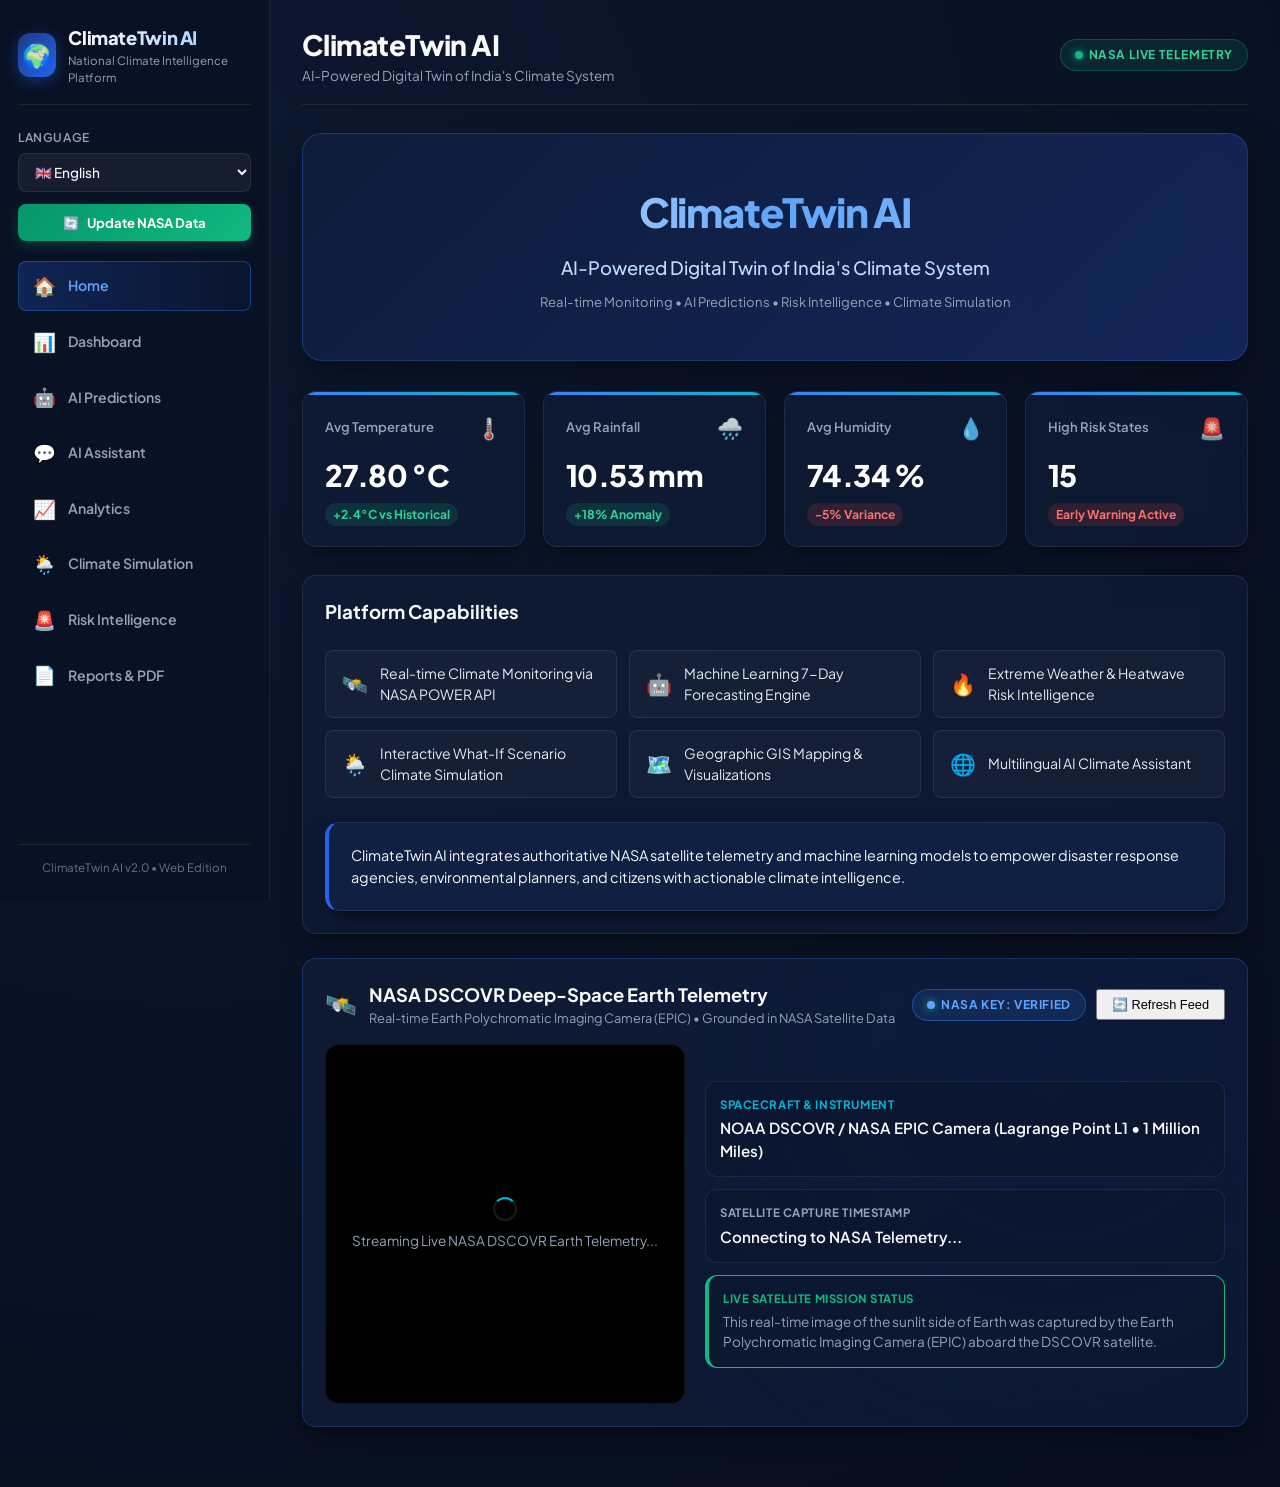
==== index.html @ dce9349f "feat: integrate official NASA API key, live DSCOVR satellite telemetry feed, and sync 36 states" ====
<!DOCTYPE html>
<html lang="en">
<head>
  <meta charset="UTF-8" />
  <meta name="viewport" content="width=device-width, initial-scale=1.0" />
  <title>ClimateTwin AI - National Climate Intelligence Platform</title>

  <!-- Favicon -->
  <link rel="icon" type="image/png" href="./assets/logo.png" />
  <link rel="alternate icon" href="data:image/svg+xml,<svg xmlns=%22http://www.w3.org/2000/svg%22 viewBox=%220 0 100 100%22><text y=%22.9em%22 font-size=%2290%22>🌍</text></svg>" />

  <!-- Google Fonts: Plus Jakarta Sans -->
  <link rel="preconnect" href="https://fonts.googleapis.com">
  <link rel="preconnect" href="https://fonts.gstatic.com" crossorigin>
  <link href="https://fonts.googleapis.com/css2?family=Plus+Jakarta+Sans:wght@400;500;600;700;800&display=swap" rel="stylesheet">

  <!-- Leaflet.js CSS for GIS Geospatial Map -->
  <link rel="stylesheet" href="https://unpkg.com/leaflet@1.9.4/dist/leaflet.css" />

  <!-- App Custom Stylesheet -->
  <link rel="stylesheet" href="./css/style.css?v=2.4" />
</head>
<body>

  <div class="app-container">

    <!-- ==================== SIDEBAR ==================== -->
    <aside class="sidebar" id="appSidebar">
      <div class="brand-section">
        <div class="brand-logo">🌍</div>
        <div class="brand-text">
          <h2 data-i18n="app_title">ClimateTwin AI</h2>
          <p data-i18n="badge_platform">National Climate Intelligence</p>
        </div>
        <button id="btnSidebarClose" class="sidebar-close-btn" aria-label="Close menu">&times;</button>
      </div>

      <!-- Controls: Language & NASA Sync -->
      <div class="sidebar-controls">
        <div class="select-wrapper">
          <label data-i18n="select_language">Language</label>
          <select id="languageSelect" class="custom-select">
            <option value="en">🇬🇧 English</option>
            <option value="hi">🇮🇳 हिन्दी (Hindi)</option>
            <option value="mr">🇮🇳 मराठी (Marathi)</option>
            <option value="bn">🇮🇳 বাংলা (Bengali)</option>
            <option value="ta">🇮🇳 தமிழ் (Tamil)</option>
          </select>
        </div>

        <button id="btnNasaSync" class="btn-nasa-sync">
          <span>🔄</span> <span data-i18n="update_nasa_data">Update NASA Data</span>
        </button>
      </div>

      <!-- Nav Links -->
      <ul class="nav-menu">
        <li class="nav-item active" data-view="home">
          <span class="nav-icon">🏠</span>
          <span class="nav-text" data-i18n="nav_home">Home</span>
        </li>
        <li class="nav-item" data-view="dashboard">
          <span class="nav-icon">📊</span>
          <span class="nav-text" data-i18n="nav_dashboard">Dashboard</span>
        </li>
        <li class="nav-item" data-view="predictions">
          <span class="nav-icon">🤖</span>
          <span class="nav-text" data-i18n="nav_predictions">AI Predictions</span>
        </li>
        <li class="nav-item" data-view="assistant">
          <span class="nav-icon">💬</span>
          <span class="nav-text" data-i18n="nav_assistant">AI Assistant</span>
        </li>
        <li class="nav-item" data-view="analytics">
          <span class="nav-icon">📈</span>
          <span class="nav-text" data-i18n="nav_analytics">Analytics</span>
        </li>
        <li class="nav-item" data-view="simulation">
          <span class="nav-icon">🌦️</span>
          <span class="nav-text" data-i18n="nav_simulation">Climate Simulation</span>
        </li>
        <li class="nav-item" data-view="risk">
          <span class="nav-icon">🚨</span>
          <span class="nav-text" data-i18n="nav_risk">Risk Intelligence</span>
        </li>
        <li class="nav-item" data-view="reports">
          <span class="nav-icon">📄</span>
          <span class="nav-text" data-i18n="nav_reports">Reports & PDF</span>
        </li>
      </ul>

      <div class="sidebar-footer">
        <p>ClimateTwin AI v2.0 • Web Edition</p>
      </div>
    </aside>

    <!-- Sidebar Backdrop Overlay (Mobile) -->
    <div id="sidebarOverlay" class="sidebar-overlay"></div>

    <!-- ==================== MAIN CONTENT ==================== -->
    <main class="main-content">

      <!-- Mobile Topbar Header -->
      <header class="mobile-topbar">
        <button id="btnMobileMenuToggle" class="mobile-menu-btn" aria-label="Open Navigation Menu">
          <span class="hamburger-icon">☰</span>
        </button>
        <div class="mobile-topbar-brand">
          <span class="mobile-brand-icon">🌍</span>
          <span class="mobile-brand-title">ClimateTwin AI</span>
        </div>
        <div class="mobile-topbar-actions">
          <div class="badge-live-mini">
            <span class="pulse-dot"></span>
            <span>LIVE</span>
          </div>
        </div>
      </header>

      <!-- Top Header -->
      <header class="top-header">
        <div class="top-title">
          <h1 data-i18n="app_title">ClimateTwin AI</h1>
          <p data-i18n="app_subtitle">AI-Powered Digital Twin of India's Climate System</p>
        </div>
        <div class="top-actions">
          <div class="badge-live">
            <span class="pulse-dot"></span>
            <span>NASA LIVE TELEMETRY</span>
          </div>
        </div>
      </header>

      <!-- VIEW 1: HOME -->
      <section id="view-home" class="view-panel active-view">
        <div class="hero-banner">
          <h1 data-i18n="app_title">ClimateTwin AI</h1>
          <p class="hero-sub" data-i18n="app_subtitle">AI-Powered Digital Twin of India's Climate System</p>
          <p class="hero-tag" data-i18n="app_tagline">Real-time Monitoring • AI Predictions • Risk Intelligence • Climate Simulation</p>
        </div>

        <div class="metrics-grid">
          <div class="card-glass metric-card">
            <div class="metric-header">
              <span class="metric-label" data-i18n="avg_temperature">Avg Temperature</span>
              <span class="metric-icon">🌡️</span>
            </div>
            <div class="metric-value metric-val-temp">-- °C</div>
            <span class="metric-delta delta-pos">+2.4°C vs Historical</span>
          </div>

          <div class="card-glass metric-card">
            <div class="metric-header">
              <span class="metric-label" data-i18n="avg_rainfall">Avg Rainfall</span>
              <span class="metric-icon">🌧️</span>
            </div>
            <div class="metric-value metric-val-rain">-- mm</div>
            <span class="metric-delta delta-pos">+18% Anomaly</span>
          </div>

          <div class="card-glass metric-card">
            <div class="metric-header">
              <span class="metric-label" data-i18n="avg_humidity">Avg Humidity</span>
              <span class="metric-icon">💧</span>
            </div>
            <div class="metric-value metric-val-humidity">-- %</div>
            <span class="metric-delta delta-neg">-5% Variance</span>
          </div>

          <div class="card-glass metric-card">
            <div class="metric-header">
              <span class="metric-label" data-i18n="high_risk_states">High Risk States</span>
              <span class="metric-icon">🚨</span>
            </div>
            <div class="metric-value metric-val-risk">--</div>
            <span class="metric-delta delta-neg">Early Warning Active</span>
          </div>
        </div>

        <div class="card-glass">
          <h3 style="margin-bottom: 16px;" data-i18n="features_heading">Platform Capabilities</h3>
          <div class="features-grid">
            <div class="feature-box"><i>🛰️</i><span data-i18n="feat_1">Real-time Climate Monitoring via NASA POWER API</span></div>
            <div class="feature-box"><i>🤖</i><span data-i18n="feat_2">Machine Learning 7-Day Forecasting Engine</span></div>
            <div class="feature-box"><i>🔥</i><span data-i18n="feat_3">Extreme Weather & Heatwave Risk Intelligence</span></div>
            <div class="feature-box"><i>🌦️</i><span data-i18n="feat_4">Interactive What-If Scenario Climate Simulation</span></div>
            <div class="feature-box"><i>🗺️</i><span data-i18n="feat_5">Geographic GIS Mapping & Visualizations</span></div>
            <div class="feature-box"><i>🌐</i><span data-i18n="feat_6">Multilingual AI Climate Assistant</span></div>
          </div>
          <div class="card-glass" style="margin-top: 20px; background: rgba(37, 99, 235, 0.08); border-left: 4px solid var(--accent-primary);">
            <p style="font-size: 0.9rem;" data-i18n="info_box">ClimateTwin AI integrates authoritative NASA satellite telemetry and machine learning models to empower disaster response agencies, environmental planners, and citizens with actionable climate intelligence.</p>
          </div>
        </div>

        <!-- NASA LIVE SATELLITE TELEMETRY (AUTHENTICATED VIA USER NASA API KEY) -->
        <div class="card-glass nasa-satellite-card" id="nasaSatelliteCard" style="margin-top: 24px;">
          <div style="display: flex; align-items: center; justify-content: space-between; margin-bottom: 16px; flex-wrap: wrap; gap: 10px;">
            <div style="display: flex; align-items: center; gap: 12px;">
              <span style="font-size: 1.6rem;">🛰️</span>
              <div>
                <h3 style="font-size: 1.15rem; font-weight: 700;">NASA DSCOVR Deep-Space Earth Telemetry</h3>
                <p style="font-size: 0.8rem; color: var(--text-muted);">Real-time Earth Polychromatic Imaging Camera (EPIC) • Grounded in NASA Satellite Data</p>
              </div>
            </div>
            <div style="display: flex; align-items: center; gap: 10px;">
              <span class="badge-live" style="background: rgba(59, 130, 246, 0.15); border-color: rgba(59, 130, 246, 0.4); color: #60a5fa;">
                <span class="pulse-dot" style="background: #60a5fa;"></span>
                <span id="nasaKeyStatusBadge">NASA KEY: VERIFIED</span>
              </span>
              <button id="btnRefreshSatellite" class="btn-secondary-custom" style="padding: 6px 14px; font-size: 0.8rem; cursor: pointer;">
                🔄 Refresh Feed
              </button>
            </div>
          </div>

          <div class="nasa-satellite-grid">
            <div style="position: relative; border-radius: 14px; overflow: hidden; background: #000; border: 1px solid var(--border-glass); aspect-ratio: 1; display: flex; align-items: center; justify-content: center; min-height: 280px;">
              <img id="nasaEpicImg" src="" alt="NASA DSCOVR Earth Telemetry" style="width: 100%; height: 100%; object-fit: cover; display: none;" />
              <div id="nasaEpicLoading" style="text-align: center; color: var(--text-muted); font-size: 0.85rem; padding: 20px;">
                <div class="spinner-mini" style="margin: 0 auto 10px;"></div>
                Streaming Live NASA DSCOVR Earth Telemetry...
              </div>
            </div>
            <div style="display: flex; flex-direction: column; gap: 12px;">
              <div style="background: rgba(13, 23, 46, 0.6); padding: 14px; border-radius: 12px; border: 1px solid var(--border-glass);">
                <div style="font-size: 0.72rem; text-transform: uppercase; color: var(--accent-cyan); font-weight: 700; letter-spacing: 0.05em; margin-bottom: 4px;">Spacecraft & Instrument</div>
                <div style="font-weight: 600; font-size: 0.95rem;">NOAA DSCOVR / NASA EPIC Camera (Lagrange Point L1 • 1 Million Miles)</div>
              </div>
              <div style="background: rgba(13, 23, 46, 0.6); padding: 14px; border-radius: 12px; border: 1px solid var(--border-glass);">
                <div style="font-size: 0.72rem; text-transform: uppercase; color: var(--text-muted); font-weight: 700; letter-spacing: 0.05em; margin-bottom: 4px;">Satellite Capture Timestamp</div>
                <div id="nasaEpicDate" style="font-weight: 600; font-size: 0.95rem; color: #f8fafc;">Connecting to NASA Telemetry...</div>
              </div>
              <div style="background: rgba(13, 23, 46, 0.6); padding: 14px; border-radius: 12px; border: 1px solid var(--accent-green); border-left: 4px solid var(--accent-green);">
                <div style="font-size: 0.72rem; text-transform: uppercase; color: var(--accent-green); font-weight: 700; letter-spacing: 0.05em; margin-bottom: 4px;">Live Satellite Mission Status</div>
                <div id="nasaEpicCaption" style="font-size: 0.85rem; color: var(--text-muted); line-height: 1.5;">This real-time image of the sunlit side of Earth was captured by the Earth Polychromatic Imaging Camera (EPIC) aboard the DSCOVR satellite.</div>
              </div>
            </div>
          </div>
        </div>
      </section>

      <!-- VIEW 2: DASHBOARD -->
      <section id="view-dashboard" class="view-panel">
        <div class="card-glass" style="margin-bottom: 24px; display: flex; align-items: center; justify-content: space-between;">
          <div>
            <h2 data-i18n="nav_dashboard">Climate Intelligence Dashboard</h2>
            <p style="font-size: 0.85rem; color: var(--text-muted);" data-i18n="app_subtitle">AI-powered real-time climate monitoring system for India</p>
          </div>
          <div style="min-width: 260px;">
            <select id="dashboardStateSelect" class="custom-select">
              <option value="all">All States (National View)</option>
            </select>
          </div>
        </div>

        <div class="metrics-grid">
          <div class="card-glass metric-card">
            <div class="metric-header"><span class="metric-label" data-i18n="avg_temperature">Avg Temperature</span><span>🌡️</span></div>
            <div class="metric-value metric-val-temp">-- °C</div>
          </div>
          <div class="card-glass metric-card">
            <div class="metric-header"><span class="metric-label" data-i18n="avg_rainfall">Avg Rainfall</span><span>🌧️</span></div>
            <div class="metric-value metric-val-rain">-- mm</div>
          </div>
          <div class="card-glass metric-card">
            <div class="metric-header"><span class="metric-label" data-i18n="avg_humidity">Avg Humidity</span><span>💧</span></div>
            <div class="metric-value metric-val-humidity">-- %</div>
          </div>
          <div class="card-glass metric-card">
            <div class="metric-header"><span class="metric-label" data-i18n="high_risk_states">High Risk States</span><span>🚨</span></div>
            <div class="metric-value metric-val-risk">--</div>
          </div>
        </div>

        <!-- 2-Col Layout: Map + AI Alerts -->
        <div class="dashboard-grid-2col">
          <div class="card-glass">
            <h3 style="margin-bottom: 14px;" data-i18n="climate_risk_map">India Climate Risk Map</h3>
            <div id="mapContainer"></div>
          </div>

          <div class="card-glass">
            <h3 style="margin-bottom: 16px;" data-i18n="ai_alerts_title">AI Climate Alerts</h3>
            <div class="alerts-container">
              <div id="alertHeatwave" class="alert-item alert-heat">🔥 Heatwave Alert: Punjab (34.59°C)</div>
              <div id="alertRain" class="alert-item alert-rain">🌧️ Heavy Rainfall Alert: Chhattisgarh (31.55 mm)</div>
              <div id="alertAqi" class="alert-item alert-aqi">🌫️ Poor Air Quality Alert: Jharkhand (AQI 177)</div>
            </div>
          </div>
        </div>

        <!-- Charts Row -->
        <div class="charts-row">
          <div class="card-glass chart-box">
            <h3 data-i18n="top_hottest_states">Top Hottest States</h3>
            <div style="flex-grow: 1; position: relative;"><canvas id="hottestChart"></canvas></div>
          </div>
          <div class="card-glass chart-box">
            <h3 data-i18n="top_rainfall_states">Top Rainfall States</h3>
            <div style="flex-grow: 1; position: relative;"><canvas id="rainfallChart"></canvas></div>
          </div>
        </div>

        <div class="card-glass chart-box" style="margin-bottom: 28px;">
          <h3 data-i18n="humidity_analysis">Humidity Analysis</h3>
          <div style="flex-grow: 1; position: relative; height: 260px;"><canvas id="humidityChart"></canvas></div>
        </div>

        <!-- AI Assistant Box -->
        <div class="card-glass assistant-box">
          <h3 data-i18n="assistant_title">AI Climate Assistant</h3>
          <p style="font-size: 0.85rem; color: var(--text-muted);" data-i18n="assistant_subtitle">Natural language query interface for Indian climate indicators.</p>
          <div class="chat-input-bar">
            <input id="assistantInput" type="text" class="chat-input" placeholder="Ask anything about temperature, rain, AQI, or high-risk states..." data-i18n-placeholder="assistant_placeholder" />
            <button id="btnAskAssistant" class="btn-primary" data-i18n="ask_button">Ask Assistant</button>
          </div>
          <div id="assistantResponse" class="chat-response-card"></div>
        </div>
      </section>

      <!-- VIEW 3: AI PREDICTIONS -->
      <section id="view-predictions" class="view-panel">
        <div class="card-glass" style="margin-bottom: 24px; display: flex; align-items: center; justify-content: space-between;">
          <div>
            <h2 data-i18n="predictions_title">AI Climate Predictions</h2>
            <p style="font-size: 0.85rem; color: var(--text-muted);" data-i18n="predictions_subtitle">RandomForest 7-day temperature forecast model.</p>
          </div>
          <div style="min-width: 240px;">
            <select id="predictionStateSelect" class="custom-select"></select>
          </div>
        </div>

        <div class="metrics-grid">
          <div class="card-glass metric-card">
            <div class="metric-header"><span class="metric-label" data-i18n="current_temp">Current Temp</span><span>🌡️</span></div>
            <div id="predCurTemp" class="metric-value">-- °C</div>
          </div>
          <div class="card-glass metric-card">
            <div class="metric-header"><span class="metric-label" data-i18n="predicted_avg">Predicted Avg (7D)</span><span>🤖</span></div>
            <div id="predAvgTemp" class="metric-value">-- °C</div>
          </div>
          <div class="card-glass metric-card">
            <div class="metric-header"><span class="metric-label" data-i18n="temp_change">Temp Change</span><span>📈</span></div>
            <div id="predDeltaTemp" class="metric-value">-- °C</div>
          </div>
          <div class="card-glass metric-card">
            <div class="metric-header"><span class="metric-label" data-i18n="risk">Risk Classification</span><span>⚠️</span></div>
            <div style="margin-top: 10px;"><span id="predRiskBadge" class="badge-pill badge-medium">MODERATE RISK</span></div>
          </div>
        </div>

        <div class="card-glass chart-box">
          <h3 data-i18n="forecast_chart_title">7-Day Temperature Forecast</h3>
          <div style="height: 380px; position: relative;"><canvas id="forecastChart"></canvas></div>
        </div>
      </section>

      <!-- VIEW 3.5: AI ASSISTANT -->
      <section id="view-assistant" class="view-panel">
        <div class="card-glass assistant-header-card" style="margin-bottom: 20px;">
          <div>
            <h2 data-i18n="assistant_page_title">AI Climate Assistant</h2>
            <p style="font-size: 0.85rem; color: var(--text-muted);" data-i18n="assistant_page_subtitle">Interactive Natural Language Copilot for Indian Climate Telemetry & Disaster Advisory</p>
          </div>
          <div>
            <span class="assistant-status-pill" data-i18n="assistant_badge_online">🟢 Telemetry Copilot Online • Grounded in NASA Satellite Data</span>
          </div>
        </div>

        <!-- Quick Prompts Section -->
        <div class="card-glass" style="margin-bottom: 20px;">
          <div class="prompt-chips-title" data-i18n="assistant_prompt_chips_title">Suggested Inquiries & Quick Prompts:</div>
          <div class="prompt-chips-list">
            <button class="prompt-chip" data-prompt="hottest" data-i18n="chip_hottest">🔥 Hottest State?</button>
            <button class="prompt-chip" data-prompt="rainfall" data-i18n="chip_rainfall">🌧️ Highest Rainfall?</button>
            <button class="prompt-chip" data-prompt="aqi" data-i18n="chip_worst_aqi">🌫️ Worst Air Quality?</button>
            <button class="prompt-chip" data-prompt="risk" data-i18n="chip_high_risk">🚨 High Risk States</button>
            <button class="prompt-chip" data-prompt="precautions" data-i18n="chip_precautions">🛡️ Safety Advisory & Tips</button>
            <button class="prompt-chip" data-prompt="summary" data-i18n="chip_summary">📊 National Climate Summary</button>
          </div>

          <!-- State Weather Quick Select -->
          <div style="margin-top: 16px; display: flex; align-items: center; gap: 12px; flex-wrap: wrap;">
            <span style="font-size: 0.85rem; color: var(--text-muted); font-weight: 600;">📍 Inquire by State:</span>
            <select id="assistantStateSelect" class="custom-select" style="max-width: 260px; padding: 7px 12px; font-size: 0.85rem;">
              <option value="">-- Choose Indian State / UT --</option>
            </select>
          </div>
        </div>

        <!-- Conversational Chat Area -->
        <div class="card-glass" style="margin-bottom: 20px; padding: 18px;">
          <div id="assistantChatHistory" class="chat-container">
            <!-- Initial Welcome Message from Bot -->
            <div class="chat-message bot">
              <div class="chat-avatar bot">🤖</div>
              <div class="chat-bubble bot">
                <p><strong data-i18n="chat_welcome_title">Welcome to ClimateTwin AI Copilot!</strong></p>
                <p data-i18n="chat_welcome_text">Ask me anything about Indian states, temperatures, monsoon rainfall, AQI pollution levels, heatwave risks, or disaster safety precautions.</p>
                <div style="margin-top: 8px; font-size: 0.8rem; color: var(--accent-cyan);">
                  ⚡ <em>Supports English, हिन्दी (Hindi), मराठी (Marathi), বাংলা (Bengali), and தமிழ் (Tamil).</em>
                </div>
              </div>
            </div>
          </div>

          <!-- Chat Input Bar -->
          <div class="chat-input-container" style="margin-top: 16px;">
            <input id="assistantChatInput" type="text" class="chat-input" placeholder="Type your query in English, Hindi, Hinglish, Marathi, Bengali, or Tamil..." data-i18n-placeholder="chat_input_placeholder" />
            <button id="btnSendChat" class="btn-primary" data-i18n="btn_send">Send Message</button>
            <button id="btnClearChat" class="btn-secondary" data-i18n="btn_clear_chat">Clear Chat</button>
          </div>
        </div>
      </section>

      <!-- VIEW 4: ANALYTICS -->
      <section id="view-analytics" class="view-panel">
        <div class="card-glass" style="margin-bottom: 20px;">
          <h2 data-i18n="analytics_page_title">Comprehensive Climate Analytics</h2>
          <p style="font-size: 0.85rem; color: var(--text-muted);" data-i18n="analytics_page_subtitle">Statistical distributions, state rankings, and composite vulnerability metrics across India.</p>
        </div>

        <!-- 4 KPI Summary Cards -->
        <div class="analytics-kpi-grid">
          <div class="card-glass metric-card">
            <div class="metric-header"><span class="metric-label">Thermal Disparity</span><span>🌡️</span></div>
            <div id="kpiThermalRange" class="metric-value">20.7 °C</div>
            <div style="font-size: 0.75rem; color: var(--text-dim); margin-top: 4px;">Spread: 13.9°C (Sikkim) to 34.6°C (Punjab)</div>
          </div>
          <div class="card-glass metric-card">
            <div class="metric-header"><span class="metric-label">Aggregated Rain</span><span>🌧️</span></div>
            <div id="kpiAggRain" class="metric-value">304.5 mm</div>
            <div style="font-size: 0.75rem; color: var(--text-dim); margin-top: 4px;">Recorded across 28 active telemetry stations</div>
          </div>
          <div class="card-glass metric-card">
            <div class="metric-header"><span class="metric-label">Moisture Saturation</span><span>💧</span></div>
            <div id="kpiAvgHumidity" class="metric-value">74.2 %</div>
            <div style="font-size: 0.75rem; color: var(--text-dim); margin-top: 4px;">National relative humidity mean</div>
          </div>
          <div class="card-glass metric-card">
            <div class="metric-header"><span class="metric-label">High-Risk Ratio</span><span>🚨</span></div>
            <div id="kpiRiskRatio" class="metric-value">42.8 %</div>
            <div style="font-size: 0.75rem; color: var(--accent-red); margin-top: 4px; font-weight: 600;">12 States exceeding critical thresholds</div>
          </div>
        </div>

        <!-- Charts Grid 1: Rainfall & Risk -->
        <div class="charts-row" style="margin-bottom: 20px;">
          <div class="card-glass chart-box">
            <h3 data-i18n="top_rainfall_states">Top Rainfall States</h3>
            <div style="flex-grow: 1; position: relative;"><canvas id="analyticsRainfallChart"></canvas></div>
          </div>
          <div class="card-glass chart-box">
            <h3 data-i18n="risk_distribution">Climate Risk Distribution</h3>
            <div style="flex-grow: 1; position: relative;"><canvas id="riskPieChart"></canvas></div>
          </div>
        </div>

        <!-- Charts Grid 2: AQI Pollution Rankings -->
        <div class="card-glass chart-box" style="margin-bottom: 24px;">
          <h3 data-i18n="aqi_analysis">Air Quality Index (AQI) Pollution Rankings</h3>
          <div style="height: 280px; position: relative;"><canvas id="analyticsAqiChart"></canvas></div>
        </div>

        <!-- National State-by-State Climate Registry (Data Table) -->
        <div class="card-glass" style="margin-bottom: 24px;">
          <div class="analytics-table-header">
            <div>
              <h3 data-i18n="analytics_table_title">National State-by-State Climate Registry</h3>
              <p style="font-size: 0.8rem; color: var(--text-muted);">Real-time meteorological telemetry records with interactive filter.</p>
            </div>
            <div class="table-filter-group">
              <input id="analyticsSearchInput" type="text" class="table-search-input" placeholder="Search Indian state by name..." data-i18n-placeholder="search_state_placeholder" />
              <select id="analyticsRiskFilter" class="table-risk-select">
                <option value="all" data-i18n="filter_all">All States</option>
                <option value="High" data-i18n="filter_high">High Risk Only</option>
                <option value="Medium" data-i18n="filter_medium">Moderate Risk Only</option>
                <option value="Low" data-i18n="filter_low">Low Risk Only</option>
              </select>
              <a href="/api/export-csv" download="climate_data.csv" class="btn-primary" style="text-decoration: none; display: inline-flex; align-items: center; gap: 6px; padding: 9px 16px;">
                📥 <span data-i18n="export_csv">Download CSV</span>
              </a>
            </div>
          </div>

          <div class="table-responsive" style="max-height: 420px; overflow-y: auto;">
            <table class="data-table">
              <thead>
                <tr>
                  <th data-i18n="th_state">State / UT</th>
                  <th data-i18n="th_temp">Temperature (°C)</th>
                  <th data-i18n="th_rain">Rainfall (mm)</th>
                  <th data-i18n="th_hum">Humidity (%)</th>
                  <th data-i18n="th_aqi">Air Quality (AQI)</th>
                  <th data-i18n="th_risk">Risk Tier</th>
                </tr>
              </thead>
              <tbody id="analyticsTableBody">
                <!-- Dynamically populated rows -->
              </tbody>
            </table>
          </div>
        </div>
      </section>

      <!-- VIEW 5: SIMULATION -->
      <section id="view-simulation" class="view-panel">
        <div class="card-glass" style="margin-bottom: 24px;">
          <h2 data-i18n="simulation_title">Climate Simulation Engine</h2>
          <p style="font-size: 0.85rem; color: var(--text-muted);" data-i18n="simulation_subtitle">Simulate future climate scenarios using AI-driven indicator inputs.</p>
        </div>

        <div class="card-glass">
          <h3 style="margin-bottom: 20px;" data-i18n="adjust_params">Adjust Climate Parameters</h3>

          <div class="slider-group">
            <div class="slider-header">
              <span data-i18n="param_rainfall">Rainfall (mm)</span>
              <span id="valRain" style="color: var(--accent-cyan); font-weight: 700;">20 mm</span>
            </div>
            <input id="sliderRain" type="range" min="0" max="120" value="20" class="range-slider" />
          </div>

          <div class="slider-group">
            <div class="slider-header">
              <span data-i18n="param_humidity">Humidity (%)</span>
              <span id="valHum" style="color: var(--accent-cyan); font-weight: 700;">60 %</span>
            </div>
            <input id="sliderHum" type="range" min="15" max="100" value="60" class="range-slider" />
          </div>

          <div class="slider-group">
            <div class="slider-header">
              <span data-i18n="param_aqi">Air Quality Index (AQI)</span>
              <span id="valAqi" style="color: var(--accent-cyan); font-weight: 700;">100</span>
            </div>
            <input id="sliderAqi" type="range" min="30" max="350" value="100" class="range-slider" />
          </div>

          <button id="btnRunSimulation" class="btn-primary" style="margin-top: 14px;" data-i18n="run_simulation_btn">🚀 Run Simulation</button>

          <div style="margin-top: 24px; padding-top: 18px; border-top: 1px solid var(--border-glass);">
            <div class="card-glass metric-card" style="display: inline-block; min-width: 260px;">
              <span class="metric-label" data-i18n="predicted_temp_result">Predicted Temperature</span>
              <div id="simResultTemp" class="metric-value">-- °C</div>
            </div>
            <div id="simAlerts" style="margin-top: 16px;"></div>
          </div>
        </div>
      </section>

      <!-- VIEW 6: RISK INTELLIGENCE -->
      <section id="view-risk" class="view-panel">
        <div class="card-glass" style="margin-bottom: 24px;">
          <h2 data-i18n="risk_intel_title">Risk Intelligence Center</h2>
          <p style="font-size: 0.85rem; color: var(--text-muted);" data-i18n="risk_intel_subtitle">Comprehensive early warning system for climate anomalies.</p>
        </div>

        <div class="card-glass">
          <h3 style="margin-bottom: 16px;" data-i18n="high_risk_states_table">High Risk States Overview</h3>
          <div class="table-responsive">
            <table class="data-table">
              <thead>
                <tr>
                  <th>State</th>
                  <th>Temperature</th>
                  <th>Rainfall</th>
                  <th>Humidity</th>
                  <th>AQI</th>
                  <th>Status</th>
                </tr>
              </thead>
              <tbody id="highRiskTableBody"></tbody>
            </table>
          </div>

          <div style="margin-top: 20px; display: flex; gap: 14px;">
            <a href="/api/export-csv?high_risk_only=true" download="high_risk_states.csv" class="btn-primary" style="text-decoration: none;">
              📥 <span data-i18n="download_high_risk_csv">Download High Risk States CSV</span>
            </a>
          </div>
        </div>
      </section>

      <!-- VIEW 7: REPORTS -->
      <section id="view-reports" class="view-panel">
        <div class="card-glass" style="margin-bottom: 24px; display: flex; align-items: center; justify-content: space-between;">
          <div>
            <h2 data-i18n="reports_title">Climate Intelligence Reports</h2>
            <p style="font-size: 0.85rem; color: var(--text-muted);" data-i18n="reports_subtitle">Generate and export verifiable PDF & CSV analytical dossiers.</p>
          </div>
          <div>
            <a href="/api/export-pdf" download="ClimateTwin_AI_Report.pdf" class="btn-primary" style="text-decoration: none; padding: 12px 24px;">
              📄 <span data-i18n="generate_pdf_btn">Generate PDF Report</span>
            </a>
          </div>
        </div>

        <div class="card-glass">
          <h3 style="margin-bottom: 16px;" data-i18n="dataset_table_title">National Climate Dataset</h3>
          <div class="table-responsive">
            <table class="data-table">
              <thead>
                <tr>
                  <th>State</th>
                  <th>Temperature (°C)</th>
                  <th>Rainfall (mm)</th>
                  <th>Humidity (%)</th>
                  <th>AQI</th>
                  <th>Risk</th>
                </tr>
              </thead>
              <tbody id="fullDatasetTableBody"></tbody>
            </table>
          </div>
        </div>
      </section>

    </main>
  </div>

  <!-- RISK DIAGNOSIS DETAILS MODAL -->
  <div id="riskModal" class="modal-backdrop" style="display: none;">
    <div class="modal-content card-glass">
      <div class="modal-header">
        <div style="display: flex; align-items: center; gap: 12px;">
          <span style="font-size: 1.8rem;">📍</span>
          <div>
            <h3 id="riskModalState" style="margin: 0; font-size: 1.3rem;">State Name</h3>
            <div style="margin-top: 4px;">
              <span id="riskModalTierBadge" class="badge-pill badge-high">HIGH RISK</span>
            </div>
          </div>
        </div>
        <button id="btnRiskModalClose" class="modal-close-btn">&times;</button>
      </div>

      <div class="modal-body">
        <!-- Primary Hazard Banner -->
        <div id="riskModalBanner" class="risk-diagnosis-banner">
          <div style="font-size: 1.6rem;" id="riskModalDriverIcon">🚨</div>
          <div>
            <div style="font-size: 0.72rem; text-transform: uppercase; letter-spacing: 0.05em; color: var(--text-muted);">Primary Hazard Trigger (मुख्य खतरा)</div>
            <div id="riskModalDriverText" style="font-weight: 700; font-size: 1rem; color: #fff;">Severe Air Quality & Pollution</div>
          </div>
        </div>

        <!-- 4-Parameter Telemetry Grid -->
        <div class="risk-metrics-grid">
          <div class="card-glass metric-card risk-metric-box">
            <span class="metric-label">🌡️ Temperature</span>
            <div id="riskModalTemp" class="metric-value" style="font-size: 1.2rem;">32.0 °C</div>
            <span id="riskModalTempStatus" class="risk-param-status">Safe Baseline</span>
          </div>
          <div class="card-glass metric-card risk-metric-box">
            <span class="metric-label">🌧️ Rainfall</span>
            <div id="riskModalRain" class="metric-value" style="font-size: 1.2rem;">12.5 mm</div>
            <span id="riskModalRainStatus" class="risk-param-status">Safe Baseline</span>
          </div>
          <div class="card-glass metric-card risk-metric-box">
            <span class="metric-label">💧 Humidity</span>
            <div id="riskModalHum" class="metric-value" style="font-size: 1.2rem;">65.0 %</div>
            <span id="riskModalHumStatus" class="risk-param-status">Moisture Saturation</span>
          </div>
          <div class="card-glass metric-card risk-metric-box">
            <span class="metric-label">🌫️ Air Quality (AQI)</span>
            <div id="riskModalAqi" class="metric-value" style="font-size: 1.2rem;">165</div>
            <span id="riskModalAqiStatus" class="risk-param-status risk-alert-text">Hazardous</span>
          </div>
        </div>

        <!-- Detailed Hazard Breakdown -->
        <div style="margin-top: 16px;">
          <h4 style="font-size: 0.9rem; color: var(--accent-cyan); margin-bottom: 8px;">📋 Why is this Risk flagged? (जोखिम का मुख्य कारण):</h4>
          <p id="riskModalExplanation" style="font-size: 0.85rem; line-height: 1.5; color: #cbd5e1; background: rgba(15,23,42,0.6); padding: 12px; border-radius: var(--radius-sm); border: 1px solid var(--border-glass);"></p>
        </div>

        <!-- NDMA & Health Precaution Advisory -->
        <div style="margin-top: 14px;">
          <h4 style="font-size: 0.9rem; color: #f59e0b; margin-bottom: 8px;">🛡️ NDMA & Public Health Advisory (सुरक्षा निर्देश):</h4>
          <div id="riskModalAdvisory" style="font-size: 0.85rem; line-height: 1.5; color: #e2e8f0; background: rgba(245, 158, 11, 0.08); padding: 12px; border-radius: var(--radius-sm); border: 1px solid rgba(245, 158, 11, 0.25);"></div>
        </div>
      </div>

      <div class="modal-footer" style="margin-top: 20px; display: flex; justify-content: space-between; align-items: center; border-top: 1px solid var(--border-glass); padding-top: 16px;">
        <button id="btnAskAiAboutState" class="btn-primary" style="font-size: 0.85rem; padding: 9px 16px;">
          💬 Ask AI Copilot about this State
        </button>
        <button id="btnRiskModalCloseFooter" class="btn-primary" style="background: rgba(255,255,255,0.08); color: #fff; font-size: 0.85rem; padding: 9px 16px;">
          Close
        </button>
      </div>
    </div>
  </div>

  <!-- Mobile Bottom Navigation (Quick Touch Access) -->
  <nav class="mobile-bottom-nav">
    <button class="mobile-nav-btn active" data-view="home" aria-label="Home">
      <span class="mobile-nav-icon">🏠</span>
      <span class="mobile-nav-label" data-i18n="nav_home">Home</span>
    </button>
    <button class="mobile-nav-btn" data-view="dashboard" aria-label="Dashboard">
      <span class="mobile-nav-icon">📊</span>
      <span class="mobile-nav-label" data-i18n="nav_dashboard">Dashboard</span>
    </button>
    <button class="mobile-nav-btn" data-view="predictions" aria-label="AI Predictions">
      <span class="mobile-nav-icon">🤖</span>
      <span class="mobile-nav-label" data-i18n="nav_predictions">Predict</span>
    </button>
    <button class="mobile-nav-btn" data-view="assistant" aria-label="AI Assistant">
      <span class="mobile-nav-icon">💬</span>
      <span class="mobile-nav-label" data-i18n="nav_assistant">Assistant</span>
    </button>
    <button class="mobile-nav-btn" data-view="analytics" aria-label="Analytics">
      <span class="mobile-nav-icon">📈</span>
      <span class="mobile-nav-label" data-i18n="nav_analytics">Analytics</span>
    </button>
    <button class="mobile-nav-btn" data-view="risk" aria-label="Risk Intelligence">
      <span class="mobile-nav-icon">🚨</span>
      <span class="mobile-nav-label" data-i18n="nav_risk">Risk</span>
    </button>
  </nav>

  <!-- Leaflet.js for Geospatial Map -->
  <script src="https://unpkg.com/leaflet@1.9.4/dist/leaflet.js"></script>

  <!-- Chart.js for High-Performance Responsive Data Visualizations -->
  <script src="https://cdn.jsdelivr.net/npm/chart.js"></script>

  <!-- Application Modules -->
  <script src="./js/translations.js?v=2.4"></script>
  <script src="./js/charts.js?v=2.4"></script>
  <script src="./js/app.js?v=2.4"></script>

</body>
</html>
---- css/style.css ----
/* ==========================================================================
   ClimateTwin AI - Premium Glassmorphic Design System
   Vanilla CSS with CSS Variables, Flexbox, CSS Grid & Micro-Animations
   ========================================================================== */

:root {
  --bg-dark: #070d1e;
  --bg-navy: #0d172e;
  --bg-sidebar: #091124;
  --bg-card: rgba(16, 28, 54, 0.72);
  --bg-card-hover: rgba(24, 40, 76, 0.85);
  --border-glass: rgba(255, 255, 255, 0.08);
  --border-focus: #3b82f6;

  --accent-primary: #2563eb;
  --accent-primary-hover: #1d4ed8;
  --accent-cyan: #06b6d4;
  --accent-green: #10b981;
  --accent-amber: #f59e0b;
  --accent-red: #ef4444;

  --text-main: #f8fafc;
  --text-muted: #94a3b8;
  --text-dim: #64748b;

  --radius-sm: 8px;
  --radius-md: 14px;
  --radius-lg: 20px;
  --radius-full: 9999px;

  --shadow-card: 0 10px 25px -5px rgba(0, 0, 0, 0.4), 0 8px 10px -6px rgba(0, 0, 0, 0.3);
  --shadow-glow: 0 0 20px rgba(37, 99, 235, 0.35);

  --font-family: 'Plus Jakarta Sans', -apple-system, BlinkMacSystemFont, "Segoe UI", Roboto, sans-serif;
  --transition: all 0.25s cubic-bezier(0.16, 1, 0.3, 1);
}

/* RESET & BASE */
*, *::before, *::after {
  box-sizing: border-box;
  margin: 0;
  padding: 0;
}

body {
  font-family: var(--font-family);
  background: radial-gradient(circle at 15% 15%, #0d172e 0%, #070d1e 100%);
  color: var(--text-main);
  min-height: 100vh;
  line-height: 1.5;
  overflow-x: hidden;
  display: flex;
}

/* APP WRAPPER */
.app-container {
  display: flex;
  width: 100%;
  min-height: 100vh;
}

/* ==========================================================================
   SIDEBAR NAVIGATION
   ========================================================================== */
.sidebar {
  width: 270px;
  background: var(--bg-sidebar);
  border-right: 1px solid var(--border-glass);
  padding: 24px 18px;
  display: flex;
  flex-direction: column;
  position: fixed;
  top: 0;
  left: 0;
  bottom: 0;
  z-index: 100;
  backdrop-filter: blur(20px);
}

.brand-section {
  display: flex;
  align-items: center;
  gap: 12px;
  margin-bottom: 24px;
  padding-bottom: 18px;
  border-bottom: 1px solid var(--border-glass);
}

.brand-logo {
  width: 44px;
  height: 44px;
  border-radius: 12px;
  background: linear-gradient(135deg, #1e3a8a, #2563eb);
  display: flex;
  align-items: center;
  justify-content: center;
  font-size: 24px;
  box-shadow: 0 4px 14px rgba(37, 99, 235, 0.4);
}

.brand-text h2 {
  font-size: 1.15rem;
  font-weight: 800;
  letter-spacing: -0.02em;
  background: linear-gradient(90deg, #ffffff, #93c5fd);
  -webkit-background-clip: text;
  -webkit-text-fill-color: transparent;
}

.brand-text p {
  font-size: 0.72rem;
  color: var(--text-muted);
}

/* CONTROLS (LANGUAGE & NASA SYNC) */
.sidebar-controls {
  margin-bottom: 20px;
  display: flex;
  flex-direction: column;
  gap: 12px;
}

.select-wrapper label {
  font-size: 0.75rem;
  font-weight: 600;
  color: var(--text-muted);
  text-transform: uppercase;
  letter-spacing: 0.05em;
  display: block;
  margin-bottom: 6px;
}

.custom-select {
  width: 100%;
  background: rgba(255, 255, 255, 0.05);
  border: 1px solid var(--border-glass);
  color: var(--text-main);
  padding: 9px 12px;
  border-radius: var(--radius-sm);
  font-family: inherit;
  font-size: 0.85rem;
  font-weight: 500;
  outline: none;
  cursor: pointer;
  transition: var(--transition);
}

.custom-select:focus {
  border-color: var(--accent-primary);
  background: rgba(255, 255, 255, 0.08);
}

.custom-select option {
  background: #0f172a;
  color: #fff;
}

.btn-nasa-sync {
  width: 100%;
  background: linear-gradient(135deg, #059669 0%, #10b981 100%);
  color: white;
  border: none;
  padding: 10px 14px;
  border-radius: var(--radius-sm);
  font-family: inherit;
  font-size: 0.82rem;
  font-weight: 700;
  cursor: pointer;
  display: flex;
  align-items: center;
  justify-content: center;
  gap: 8px;
  transition: var(--transition);
  box-shadow: 0 4px 12px rgba(16, 185, 129, 0.25);
}

.btn-nasa-sync:hover {
  transform: translateY(-2px);
  box-shadow: 0 6px 18px rgba(16, 185, 129, 0.4);
}

/* NAV LINKS */
.nav-menu {
  list-style: none;
  display: flex;
  flex-direction: column;
  gap: 6px;
  flex-grow: 1;
  overflow-y: auto;
}

.nav-item {
  display: flex;
  align-items: center;
  gap: 12px;
  padding: 10px 14px;
  border-radius: var(--radius-sm);
  font-size: 0.88rem;
  font-weight: 600;
  color: var(--text-muted);
  cursor: pointer;
  transition: var(--transition);
  border: 1px solid transparent;
}

.nav-item:hover {
  background: rgba(255, 255, 255, 0.05);
  color: var(--text-main);
  transform: translateX(4px);
}

.nav-item.active {
  background: linear-gradient(90deg, rgba(37, 99, 235, 0.25) 0%, rgba(37, 99, 235, 0.05) 100%);
  border-color: rgba(59, 130, 246, 0.35);
  color: #60a5fa;
}

.nav-icon {
  font-size: 1.15rem;
}

.sidebar-footer {
  padding-top: 14px;
  border-top: 1px solid var(--border-glass);
  text-align: center;
  font-size: 0.72rem;
  color: var(--text-dim);
}

/* ==========================================================================
   MAIN CONTENT AREA
   ========================================================================== */
.main-content {
  margin-left: 270px;
  flex-grow: 1;
  padding: 24px 32px 60px 32px;
  min-height: 100vh;
}

/* TOP HEADER */
.top-header {
  display: flex;
  justify-content: space-between;
  align-items: center;
  margin-bottom: 28px;
  padding-bottom: 18px;
  border-bottom: 1px solid var(--border-glass);
}

.top-title h1 {
  font-size: 1.75rem;
  font-weight: 800;
  letter-spacing: -0.02em;
}

.top-title p {
  font-size: 0.85rem;
  color: var(--text-muted);
}

.top-actions {
  display: flex;
  align-items: center;
  gap: 14px;
}

.badge-live {
  display: inline-flex;
  align-items: center;
  gap: 6px;
  padding: 6px 14px;
  border-radius: var(--radius-full);
  background: rgba(16, 185, 129, 0.12);
  border: 1px solid rgba(16, 185, 129, 0.3);
  color: #34d399;
  font-size: 0.75rem;
  font-weight: 700;
  letter-spacing: 0.05em;
  text-transform: uppercase;
}

.pulse-dot {
  width: 8px;
  height: 8px;
  border-radius: 50%;
  background-color: #10b981;
  box-shadow: 0 0 8px #10b981;
  animation: pulse 2s infinite;
}

@keyframes pulse {
  0% { transform: scale(0.95); box-shadow: 0 0 0 0 rgba(16, 185, 129, 0.7); }
  70% { transform: scale(1); box-shadow: 0 0 0 8px rgba(16, 185, 129, 0); }
  100% { transform: scale(0.95); box-shadow: 0 0 0 0 rgba(16, 185, 129, 0); }
}

/* ==========================================================================
   CARDS & GRIDS
   ========================================================================== */
.card-glass {
  background: var(--bg-card);
  backdrop-filter: blur(16px);
  border: 1px solid var(--border-glass);
  border-radius: var(--radius-md);
  padding: 22px;
  box-shadow: var(--shadow-card);
  transition: var(--transition);
}

.card-glass:hover {
  background: var(--bg-card-hover);
  border-color: rgba(255, 255, 255, 0.12);
}

/* METRICS GRID */
.metrics-grid {
  display: grid;
  grid-template-columns: repeat(auto-fit, minmax(220px, 1fr));
  gap: 18px;
  margin-bottom: 28px;
}

.metric-card {
  padding: 20px 22px;
  border-radius: var(--radius-md);
  position: relative;
  overflow: hidden;
}

.metric-card::before {
  content: '';
  position: absolute;
  top: 0;
  left: 0;
  right: 0;
  height: 3px;
  background: linear-gradient(90deg, #3b82f6, #06b6d4);
}

.metric-header {
  display: flex;
  justify-content: space-between;
  align-items: center;
  margin-bottom: 10px;
}

.metric-label {
  font-size: 0.82rem;
  font-weight: 600;
  color: var(--text-muted);
}

.metric-icon {
  font-size: 1.3rem;
  opacity: 0.85;
}

.metric-value {
  font-size: 1.85rem;
  font-weight: 800;
  color: #fff;
  letter-spacing: -0.02em;
}

.metric-delta {
  font-size: 0.76rem;
  font-weight: 700;
  margin-top: 6px;
  display: inline-block;
  padding: 2px 8px;
  border-radius: var(--radius-full);
}

.delta-pos {
  background: rgba(16, 185, 129, 0.15);
  color: #34d399;
}

.delta-neg {
  background: rgba(239, 68, 68, 0.15);
  color: #f87171;
}

/* ==========================================================================
   HERO BANNER (HOME VIEW)
   ========================================================================== */
.hero-banner {
  text-align: center;
  padding: 48px 32px;
  background: linear-gradient(135deg, rgba(14, 28, 59, 0.9) 0%, rgba(30, 58, 138, 0.5) 100%);
  border-radius: var(--radius-lg);
  border: 1px solid rgba(59, 130, 246, 0.25);
  box-shadow: 0 15px 35px -5px rgba(0, 0, 0, 0.5);
  margin-bottom: 30px;
  position: relative;
  overflow: hidden;
}

.hero-banner h1 {
  font-size: 2.5rem;
  font-weight: 800;
  margin-bottom: 12px;
  letter-spacing: -0.03em;
  background: linear-gradient(90deg, #ffffff, #60a5fa, #93c5fd);
  -webkit-background-clip: text;
  -webkit-text-fill-color: transparent;
}

.hero-banner .hero-sub {
  font-size: 1.15rem;
  color: #bfdbfe;
  margin-bottom: 10px;
  font-weight: 500;
}

.hero-banner .hero-tag {
  font-size: 0.82rem;
  color: var(--text-muted);
}

/* FEATURES GRID */
.features-grid {
  display: grid;
  grid-template-columns: repeat(auto-fit, minmax(280px, 1fr));
  gap: 16px;
  margin: 24px 0;
}

.feature-box {
  padding: 16px 20px;
  border-radius: var(--radius-md);
  background: rgba(255, 255, 255, 0.03);
  border: 1px solid var(--border-glass);
  display: flex;
  align-items: center;
  gap: 14px;
}

.feature-box i {
  font-size: 1.4rem;
  color: var(--accent-cyan);
}

/* ==========================================================================
   ALERTS BANNER
   ========================================================================== */
.alerts-container {
  display: flex;
  flex-direction: column;
  gap: 12px;
  margin-bottom: 24px;
}

.alert-item {
  padding: 14px 18px;
  border-radius: var(--radius-sm);
  display: flex;
  align-items: center;
  gap: 14px;
  font-size: 0.86rem;
  font-weight: 600;
}

.alert-heat {
  background: rgba(239, 68, 68, 0.12);
  border: 1px solid rgba(239, 68, 68, 0.35);
  color: #fca5a5;
}

.alert-rain {
  background: rgba(59, 130, 246, 0.12);
  border: 1px solid rgba(59, 130, 246, 0.35);
  color: #93c5fd;
}

.alert-aqi {
  background: rgba(245, 158, 11, 0.12);
  border: 1px solid rgba(245, 158, 11, 0.35);
  color: #fcd34d;
}

/* ==========================================================================
   MAP & CHARTS CONTAINER
   ========================================================================== */
.dashboard-grid-2col {
  display: grid;
  grid-template-columns: 2fr 1fr;
  gap: 20px;
  margin-bottom: 28px;
}

#mapContainer {
  height: 480px;
  width: 100%;
  border-radius: var(--radius-md);
  overflow: hidden;
  border: 1px solid var(--border-glass);
}

.chart-box {
  min-height: 380px;
  display: flex;
  flex-direction: column;
}

.chart-box h3 {
  font-size: 1rem;
  font-weight: 700;
  margin-bottom: 16px;
  display: flex;
  align-items: center;
  gap: 8px;
}

.charts-row {
  display: grid;
  grid-template-columns: 1fr 1fr;
  gap: 20px;
  margin-bottom: 28px;
}

/* ==========================================================================
   AI ASSISTANT CHAT
   ========================================================================== */
.assistant-box {
  margin-top: 30px;
  border: 1px solid rgba(59, 130, 246, 0.25);
  background: linear-gradient(180deg, rgba(16, 28, 54, 0.8) 0%, rgba(9, 18, 38, 0.9) 100%);
}

.chat-input-bar {
  display: flex;
  gap: 12px;
  margin-top: 14px;
}

.chat-input {
  flex-grow: 1;
  background: rgba(255, 255, 255, 0.05);
  border: 1px solid var(--border-glass);
  color: #fff;
  padding: 12px 18px;
  border-radius: var(--radius-sm);
  font-family: inherit;
  font-size: 0.9rem;
  outline: none;
}

.chat-input:focus {
  border-color: var(--accent-primary);
  box-shadow: 0 0 0 3px rgba(37, 99, 235, 0.2);
}

.btn-primary {
  background: linear-gradient(135deg, #2563eb 0%, #1d4ed8 100%);
  color: #fff;
  border: none;
  padding: 11px 22px;
  border-radius: var(--radius-sm);
  font-family: inherit;
  font-weight: 700;
  font-size: 0.88rem;
  cursor: pointer;
  transition: var(--transition);
}

.btn-primary:hover {
  transform: translateY(-2px);
  box-shadow: 0 6px 18px rgba(37, 99, 235, 0.4);
}

.chat-response-card {
  margin-top: 16px;
  padding: 14px 18px;
  border-radius: var(--radius-sm);
  background: rgba(37, 99, 235, 0.12);
  border-left: 4px solid var(--accent-primary);
  font-size: 0.9rem;
  display: none;
}

/* ==========================================================================
   SIMULATION SLIDERS
   ========================================================================== */
.slider-group {
  margin-bottom: 20px;
}

.slider-header {
  display: flex;
  justify-content: space-between;
  margin-bottom: 8px;
  font-size: 0.85rem;
  font-weight: 600;
}

.range-slider {
  width: 100%;
  height: 8px;
  border-radius: var(--radius-full);
  background: rgba(255, 255, 255, 0.1);
  outline: none;
  cursor: pointer;
  -webkit-appearance: none;
}

.range-slider::-webkit-slider-thumb {
  -webkit-appearance: none;
  width: 20px;
  height: 20px;
  border-radius: 50%;
  background: #3b82f6;
  cursor: pointer;
  box-shadow: 0 0 10px rgba(59, 130, 246, 0.6);
}

/* ==========================================================================
   DATA TABLES
   ========================================================================== */
.table-responsive {
  width: 100%;
  overflow-x: auto;
}

.data-table {
  width: 100%;
  border-collapse: collapse;
  font-size: 0.86rem;
}

.data-table th, .data-table td {
  padding: 12px 16px;
  text-align: left;
  border-bottom: 1px solid var(--border-glass);
}

.data-table th {
  background: rgba(255, 255, 255, 0.04);
  font-weight: 700;
  color: var(--text-muted);
  text-transform: uppercase;
  font-size: 0.74rem;
  letter-spacing: 0.05em;
}

.data-table tbody tr:hover {
  background: rgba(255, 255, 255, 0.03);
}

/* RISK PILLS */
.badge-pill {
  padding: 4px 10px;
  border-radius: var(--radius-full);
  font-size: 0.72rem;
  font-weight: 700;
  text-transform: uppercase;
}

.badge-high {
  background: rgba(239, 68, 68, 0.2);
  color: #fca5a5;
  border: 1px solid rgba(239, 68, 68, 0.4);
}

.badge-medium {
  background: rgba(245, 158, 11, 0.2);
  color: #fcd34d;
  border: 1px solid rgba(245, 158, 11, 0.4);
}

.badge-low {
  background: rgba(16, 185, 129, 0.2);
  color: #6ee7b7;
  border: 1px solid rgba(16, 185, 129, 0.4);
}

/* VIEW SWITCHING (SPA PANELS) */
.view-panel {
  display: none;
  animation: fadeIn 0.3s ease;
}

.view-panel.active-view {
  display: block;
}

@keyframes fadeIn {
  from { opacity: 0; transform: translateY(8px); }
  to { opacity: 1; transform: translateY(0); }
}

/* ==========================================================================
   AI ASSISTANT TAB & CHAT INTERFACE
   ========================================================================== */
.assistant-layout {
  display: flex;
  flex-direction: column;
  gap: 20px;
}

.assistant-header-card {
  display: flex;
  justify-content: space-between;
  align-items: center;
  flex-wrap: wrap;
  gap: 16px;
}

.assistant-status-pill {
  display: inline-flex;
  align-items: center;
  gap: 8px;
  background: rgba(16, 185, 129, 0.12);
  border: 1px solid rgba(16, 185, 129, 0.3);
  color: #34d399;
  font-size: 0.82rem;
  font-weight: 700;
  padding: 6px 14px;
  border-radius: var(--radius-full);
}

.prompt-chips-wrapper {
  margin-top: 14px;
}

.prompt-chips-title {
  font-size: 0.82rem;
  color: var(--text-muted);
  font-weight: 600;
  margin-bottom: 10px;
}

.prompt-chips-list {
  display: flex;
  flex-wrap: wrap;
  gap: 10px;
}

.prompt-chip {
  background: rgba(255, 255, 255, 0.05);
  border: 1px solid rgba(255, 255, 255, 0.12);
  color: #e2e8f0;
  padding: 8px 16px;
  border-radius: var(--radius-full);
  font-size: 0.84rem;
  font-weight: 600;
  cursor: pointer;
  transition: var(--transition);
  user-select: none;
}

.prompt-chip:hover {
  background: rgba(37, 99, 235, 0.25);
  border-color: #3b82f6;
  color: #ffffff;
  transform: translateY(-2px);
  box-shadow: 0 4px 12px rgba(37, 99, 235, 0.3);
}

.chat-container {
  height: 480px;
  overflow-y: auto;
  display: flex;
  flex-direction: column;
  gap: 16px;
  padding: 20px;
  background: rgba(9, 17, 36, 0.6);
  border-radius: var(--radius-md);
  border: 1px solid var(--border-glass);
  scroll-behavior: smooth;
}

.chat-message {
  display: flex;
  gap: 12px;
  animation: fadeIn 0.25s ease;
  max-width: 85%;
}

.chat-message.user {
  margin-left: auto;
  flex-direction: row-reverse;
}

.chat-avatar {
  width: 36px;
  height: 36px;
  border-radius: 10px;
  display: flex;
  align-items: center;
  justify-content: center;
  font-size: 18px;
  flex-shrink: 0;
  box-shadow: 0 2px 8px rgba(0, 0, 0, 0.3);
}

.chat-avatar.bot {
  background: linear-gradient(135deg, #1e3a8a, #3b82f6);
}

.chat-avatar.user {
  background: linear-gradient(135deg, #059669, #10b981);
}

.chat-bubble {
  padding: 14px 18px;
  border-radius: 16px;
  font-size: 0.92rem;
  line-height: 1.6;
  word-break: break-word;
}

.chat-bubble.bot {
  background: rgba(19, 34, 68, 0.75);
  border: 1px solid rgba(59, 130, 246, 0.25);
  color: #f8fafc;
  border-top-left-radius: 4px;
}

.chat-bubble.user {
  background: linear-gradient(135deg, #2563eb, #1d4ed8);
  color: #ffffff;
  border-top-right-radius: 4px;
  box-shadow: 0 4px 14px rgba(37, 99, 235, 0.3);
}

.chat-bubble p {
  margin-bottom: 8px;
}
.chat-bubble p:last-child {
  margin-bottom: 0;
}

.chat-input-container {
  display: flex;
  gap: 12px;
  align-items: center;
}

.btn-secondary {
  background: rgba(255, 255, 255, 0.08);
  color: var(--text-muted);
  border: 1px solid var(--border-glass);
  padding: 11px 18px;
  border-radius: var(--radius-sm);
  font-family: inherit;
  font-weight: 600;
  font-size: 0.85rem;
  cursor: pointer;
  transition: var(--transition);
}

.btn-secondary:hover {
  background: rgba(239, 68, 68, 0.15);
  color: #f87171;
  border-color: rgba(239, 68, 68, 0.3);
}

/* ==========================================================================
   ANALYTICS KPI & DATA TABLE EXTENSIONS
   ========================================================================== */
.analytics-kpi-grid {
  display: grid;
  grid-template-columns: repeat(auto-fit, minmax(220px, 1fr));
  gap: 16px;
  margin-bottom: 24px;
}

.analytics-table-header {
  display: flex;
  justify-content: space-between;
  align-items: center;
  flex-wrap: wrap;
  gap: 14px;
  margin-bottom: 16px;
}

.table-filter-group {
  display: flex;
  gap: 10px;
  flex-wrap: wrap;
}

.table-search-input {
  background: rgba(13, 23, 46, 0.8);
  border: 1px solid var(--border-glass);
  color: #fff;
  padding: 9px 16px;
  border-radius: var(--radius-sm);
  font-size: 0.85rem;
  min-width: 240px;
  outline: none;
  transition: var(--transition);
}

.table-search-input:focus {
  border-color: var(--accent-primary);
  box-shadow: 0 0 0 2px rgba(37, 99, 235, 0.25);
}

.table-risk-select {
  background: rgba(13, 23, 46, 0.8);
  border: 1px solid var(--border-glass);
  color: #fff;
  padding: 9px 14px;
  border-radius: var(--radius-sm);
  font-size: 0.85rem;
  outline: none;
  cursor: pointer;
}

.state-row {
  transition: var(--transition);
}
.state-row:hover {
  background: rgba(37, 99, 235, 0.08) !important;
}

/* RISK DETAILS MODAL & INTERACTIVE DIAGNOSIS */
.btn-risk-detail {
  display: inline-flex;
  align-items: center;
  gap: 6px;
  background: rgba(239, 68, 68, 0.15);
  border: 1px solid rgba(239, 68, 68, 0.4);
  color: #fca5a5;
  padding: 6px 12px;
  border-radius: var(--radius-sm);
  font-size: 0.8rem;
  font-weight: 600;
  cursor: pointer;
  transition: all 0.2s ease;
  text-align: left;
}

.btn-risk-detail:hover {
  transform: translateY(-1px);
  box-shadow: 0 4px 14px rgba(239, 68, 68, 0.25);
  filter: brightness(1.15);
}

.btn-risk-detail.badge-medium {
  background: rgba(245, 158, 11, 0.15);
  border-color: rgba(245, 158, 11, 0.4);
  color: #fde68a;
}
.btn-risk-detail.badge-medium:hover {
  box-shadow: 0 4px 14px rgba(245, 158, 11, 0.25);
}

.btn-risk-detail.badge-low {
  background: rgba(16, 185, 129, 0.15);
  border-color: rgba(16, 185, 129, 0.4);
  color: #a7f3d0;
}
.btn-risk-detail.badge-low:hover {
  box-shadow: 0 4px 14px rgba(16, 185, 129, 0.25);
}

.modal-backdrop {
  position: fixed;
  inset: 0;
  background: rgba(7, 13, 26, 0.78);
  backdrop-filter: blur(10px);
  -webkit-backdrop-filter: blur(10px);
  z-index: 9999;
  display: flex;
  align-items: center;
  justify-content: center;
  padding: 16px;
  animation: modalFadeIn 0.2s ease-out forwards;
}

@keyframes modalFadeIn {
  from { opacity: 0; transform: scale(0.96); }
  to { opacity: 1; transform: scale(1); }
}

.modal-content {
  width: 100%;
  max-width: 600px;
  max-height: 90vh;
  overflow-y: auto;
  border: 1px solid var(--border-glass);
  box-shadow: 0 24px 60px rgba(0, 0, 0, 0.65), 0 0 25px rgba(37, 99, 235, 0.25);
  position: relative;
  border-radius: var(--radius-lg);
  padding: 24px;
}

.modal-header {
  display: flex;
  justify-content: space-between;
  align-items: center;
  border-bottom: 1px solid var(--border-glass);
  padding-bottom: 16px;
  margin-bottom: 18px;
}

.modal-close-btn {
  background: rgba(255, 255, 255, 0.08);
  border: 1px solid var(--border-glass);
  color: var(--text-muted);
  width: 34px;
  height: 34px;
  border-radius: 50%;
  font-size: 1.2rem;
  cursor: pointer;
  display: flex;
  align-items: center;
  justify-content: center;
  transition: all 0.2s ease;
}

.modal-close-btn:hover {
  background: rgba(239, 68, 68, 0.2);
  color: #ef4444;
  border-color: rgba(239, 68, 68, 0.4);
}

.risk-diagnosis-banner {
  display: flex;
  align-items: center;
  gap: 14px;
  background: linear-gradient(135deg, rgba(239, 68, 68, 0.18), rgba(245, 158, 11, 0.12));
  border: 1px solid rgba(239, 68, 68, 0.35);
  padding: 14px 18px;
  border-radius: var(--radius-md);
  margin-bottom: 18px;
}

.risk-metrics-grid {
  display: grid;
  grid-template-columns: repeat(2, 1fr);
  gap: 12px;
  margin-bottom: 16px;
}

.risk-metric-box {
  padding: 14px 16px;
  background: rgba(13, 23, 46, 0.6);
  border: 1px solid var(--border-glass);
}

.risk-param-status {
  display: inline-block;
  margin-top: 4px;
  font-size: 0.72rem;
  font-weight: 600;
  color: #10b981;
}

.risk-alert-text {
  color: #ef4444 !important;
}

.risk-warning-text {
  color: #f59e0b !important;
}

/* ==========================================================================
   MOBILE & RESPONSIVE COMPONENTS
   ========================================================================== */

/* Sidebar Close Button (Mobile Only) */
.sidebar-close-btn {
  display: none;
  background: rgba(255, 255, 255, 0.08);
  border: 1px solid var(--border-glass);
  color: #94a3b8;
  width: 32px;
  height: 32px;
  border-radius: 50%;
  font-size: 1.4rem;
  line-height: 1;
  cursor: pointer;
  margin-left: auto;
  align-items: center;
  justify-content: center;
  transition: var(--transition);
}

.sidebar-close-btn:hover {
  background: rgba(239, 68, 68, 0.2);
  color: #ef4444;
  border-color: rgba(239, 68, 68, 0.4);
}

/* Sidebar Backdrop Overlay (Mobile Only) */
.sidebar-overlay {
  position: fixed;
  inset: 0;
  background: rgba(3, 7, 18, 0.75);
  backdrop-filter: blur(5px);
  -webkit-backdrop-filter: blur(5px);
  z-index: 998;
  opacity: 0;
  pointer-events: none;
  transition: opacity 0.3s ease;
}

.sidebar-overlay.open {
  opacity: 1;
  pointer-events: auto;
}

/* Mobile Sticky Topbar */
.mobile-topbar {
  display: none;
  position: sticky;
  top: 0;
  left: 0;
  right: 0;
  height: 56px;
  background: rgba(10, 16, 33, 0.94);
  backdrop-filter: blur(18px);
  -webkit-backdrop-filter: blur(18px);
  border-bottom: 1px solid var(--border-glass);
  padding: 0 16px;
  margin: -24px -32px 20px -32px;
  z-index: 90;
  align-items: center;
  justify-content: space-between;
}

.mobile-menu-btn {
  background: rgba(255, 255, 255, 0.06);
  border: 1px solid var(--border-glass);
  color: #e2e8f0;
  width: 38px;
  height: 38px;
  border-radius: var(--radius-sm);
  font-size: 1.25rem;
  display: flex;
  align-items: center;
  justify-content: center;
  cursor: pointer;
  transition: var(--transition);
}

.mobile-menu-btn:hover {
  background: rgba(37, 99, 235, 0.2);
  border-color: #3b82f6;
  color: #fff;
}

.mobile-topbar-brand {
  display: flex;
  align-items: center;
  gap: 8px;
}

.mobile-brand-icon {
  font-size: 1.35rem;
}

.mobile-brand-title {
  font-size: 1.05rem;
  font-weight: 800;
  letter-spacing: -0.02em;
  background: linear-gradient(90deg, #ffffff, #93c5fd);
  -webkit-background-clip: text;
  -webkit-text-fill-color: transparent;
}

.badge-live-mini {
  display: inline-flex;
  align-items: center;
  gap: 5px;
  padding: 4px 10px;
  border-radius: var(--radius-full);
  background: rgba(16, 185, 129, 0.12);
  border: 1px solid rgba(16, 185, 129, 0.35);
  color: #34d399;
  font-size: 0.68rem;
  font-weight: 800;
  letter-spacing: 0.05em;
}

/* Mobile Bottom Navigation Bar (Thumb Accessible) */
.mobile-bottom-nav {
  display: none;
  position: fixed;
  bottom: 0;
  left: 0;
  right: 0;
  height: 60px;
  background: rgba(10, 16, 33, 0.95);
  backdrop-filter: blur(20px);
  -webkit-backdrop-filter: blur(20px);
  border-top: 1px solid rgba(255, 255, 255, 0.08);
  box-shadow: 0 -8px 24px rgba(0, 0, 0, 0.5);
  z-index: 950;
  justify-content: space-around;
  align-items: center;
  padding: 4px 6px calc(4px + env(safe-area-inset-bottom, 0px)) 6px;
}

.mobile-nav-btn {
  flex: 1;
  display: flex;
  flex-direction: column;
  align-items: center;
  justify-content: center;
  gap: 2px;
  background: transparent;
  border: none;
  color: #94a3b8;
  font-family: inherit;
  font-size: 0.65rem;
  font-weight: 600;
  padding: 5px 2px;
  border-radius: var(--radius-sm);
  cursor: pointer;
  transition: all 0.2s ease;
  text-decoration: none;
}

.mobile-nav-icon {
  font-size: 1.15rem;
  line-height: 1;
}

.mobile-nav-btn:hover {
  color: #e2e8f0;
}

.mobile-nav-btn.active {
  color: #60a5fa;
  background: rgba(37, 99, 235, 0.16);
}

.mobile-nav-btn.active .mobile-nav-icon {
  transform: scale(1.1);
}

/* Features Grid Styling */
.features-grid {
  display: grid;
  grid-template-columns: repeat(auto-fit, minmax(260px, 1fr));
  gap: 12px;
}

.feature-box {
  display: flex;
  align-items: center;
  gap: 12px;
  padding: 12px 16px;
  background: rgba(255, 255, 255, 0.03);
  border: 1px solid var(--border-glass);
  border-radius: var(--radius-sm);
  font-size: 0.88rem;
  color: #e2e8f0;
}

.feature-box i {
  font-style: normal;
  font-size: 1.3rem;
}

/* Analytics KPI Grid & Table Filter Styling */
.analytics-kpi-grid {
  display: grid;
  grid-template-columns: repeat(auto-fit, minmax(220px, 1fr));
  gap: 16px;
  margin-bottom: 20px;
}

.analytics-table-header {
  display: flex;
  justify-content: space-between;
  align-items: center;
  flex-wrap: wrap;
  gap: 16px;
  margin-bottom: 16px;
}

.table-filter-group {
  display: flex;
  align-items: center;
  gap: 10px;
  flex-wrap: wrap;
}

.table-search-input {
  background: rgba(255, 255, 255, 0.05);
  border: 1px solid var(--border-glass);
  color: var(--text-main);
  padding: 9px 14px;
  border-radius: var(--radius-sm);
  font-family: inherit;
  font-size: 0.85rem;
  outline: none;
  min-width: 200px;
  transition: var(--transition);
}

.table-search-input:focus {
  border-color: var(--accent-primary);
  background: rgba(255, 255, 255, 0.08);
}

.table-risk-select {
  background: rgba(255, 255, 255, 0.05);
  border: 1px solid var(--border-glass);
  color: var(--text-main);
  padding: 9px 12px;
  border-radius: var(--radius-sm);
  font-family: inherit;
  font-size: 0.85rem;
  outline: none;
  cursor: pointer;
}

.table-risk-select option {
  background: #0f172a;
  color: #fff;
}

/* ==========================================================================
   RESPONSIVE MEDIA QUERIES
   ========================================================================== */

/* Tablet (Max Width: 1024px) */
@media (max-width: 1024px) {
  .dashboard-grid-2col, .charts-row {
    grid-template-columns: 1fr;
    gap: 16px;
  }
  .main-content {
    padding: 20px 24px 60px 24px;
  }
}

/* Mobile Devices & Phones (Max Width: 768px) */
@media (max-width: 768px) {
  /* Show Mobile Navigation Elements */
  .mobile-topbar {
    display: flex;
    margin: -12px -14px 16px -14px;
  }

  .mobile-bottom-nav {
    display: flex;
  }

  /* Desktop Top Header replaced by Mobile Topbar */
  .top-header {
    display: none;
  }

  /* Off-canvas Slide-out Drawer Sidebar */
  .sidebar {
    width: 280px;
    max-width: 82vw;
    position: fixed;
    top: 0;
    left: 0;
    bottom: 0;
    height: 100vh;
    z-index: 1000;
    transform: translateX(-100%);
    transition: transform 0.3s cubic-bezier(0.16, 1, 0.3, 1);
    box-shadow: none;
    padding: 20px 16px;
    overflow-y: auto;
  }

  .sidebar.open {
    transform: translateX(0);
    box-shadow: 14px 0 45px rgba(0, 0, 0, 0.85);
  }

  .sidebar-close-btn {
    display: flex;
  }

  /* Keep all controls visible inside the mobile drawer */
  .brand-text, .nav-text, .sidebar-controls, .sidebar-footer {
    display: flex !important;
  }

  .sidebar-controls {
    flex-direction: column !important;
  }

  /* Full Screen Main Content with Bottom Bar Clearance */
  .main-content {
    margin-left: 0;
    padding: 12px 14px calc(76px + env(safe-area-inset-bottom, 0px)) 14px;
    width: 100%;
    min-width: 0;
    max-width: 100vw;
    overflow-x: hidden;
  }

  /* Hero Banner Compact */
  .hero-banner {
    padding: 20px 14px;
    margin-bottom: 16px;
    text-align: center;
  }

  .hero-banner h1 {
    font-size: 1.55rem;
  }

  .hero-sub {
    font-size: 0.88rem;
  }

  .hero-tag {
    font-size: 0.75rem;
  }

  /* Metrics Grid 2-Column on Mobile */
  .metrics-grid, .analytics-kpi-grid {
    grid-template-columns: repeat(2, 1fr);
    gap: 10px;
    margin-bottom: 16px;
  }

  .metric-card {
    padding: 12px 10px;
  }

  .metric-header {
    font-size: 0.75rem;
    margin-bottom: 6px;
  }

  .metric-value {
    font-size: 1.35rem;
  }

  .metric-delta {
    font-size: 0.7rem;
  }

  /* Features Grid Single Column */
  .features-grid {
    grid-template-columns: 1fr;
    gap: 8px;
  }

  /* Touch Responsive Geospatial Map */
  #mapContainer, #indiaMap {
    height: 310px;
    width: 100%;
    border-radius: var(--radius-md);
  }

  /* Charts Stack Vertically */
  .charts-row, .dashboard-grid-2col {
    grid-template-columns: 1fr;
    gap: 14px;
  }

  .chart-box canvas {
    max-height: 250px;
  }

  /* View Header Bars (Flex Wrap on Mobile) */
  .card-glass[style*="justify-content: space-between"] {
    flex-direction: column !important;
    align-items: stretch !important;
    gap: 12px !important;
  }

  .card-glass[style*="justify-content: space-between"] > div {
    min-width: 100% !important;
    width: 100% !important;
  }

  /* Horizontal Swipe Prompt Chips in AI Assistant */
  .prompt-chips-list {
    display: flex;
    flex-wrap: nowrap;
    overflow-x: auto;
    -webkit-overflow-scrolling: touch;
    gap: 8px;
    padding-bottom: 8px;
    margin-bottom: 10px;
    scrollbar-width: none;
  }

  .prompt-chips-list::-webkit-scrollbar {
    display: none;
  }

  .prompt-chip {
    white-space: nowrap;
    flex-shrink: 0;
    font-size: 0.78rem;
    padding: 7px 12px;
  }

  /* AI Assistant Chat Mobile Sizing */
  .chat-container {
    height: 360px;
    padding: 12px 8px;
    gap: 12px;
  }

  .chat-message {
    max-width: 90%;
  }

  .chat-avatar {
    width: 30px;
    height: 30px;
    font-size: 15px;
  }

  .chat-bubble {
    padding: 10px 12px;
    font-size: 0.86rem;
  }

  .chat-input-container {
    flex-direction: column;
    align-items: stretch;
    gap: 8px;
  }

  .chat-input-container .btn-primary,
  .chat-input-container .btn-secondary {
    width: 100%;
    text-align: center;
    justify-content: center;
  }

  /* Analytics Table Filter Bar on Mobile */
  .analytics-table-header {
    flex-direction: column;
    align-items: stretch;
    gap: 12px;
  }

  .table-filter-group {
    flex-direction: column;
    width: 100%;
    gap: 8px;
    align-items: stretch;
  }

  .table-search-input,
  .table-risk-select,
  .table-filter-group .btn-primary {
    width: 100%;
    max-width: 100%;
    text-align: center;
    justify-content: center;
  }

  /* Horizontal Scroll Safe Table Container */
  .table-responsive {
    overflow-x: auto;
    -webkit-overflow-scrolling: touch;
    width: 100%;
    border-radius: var(--radius-sm);
  }

  .data-table {
    min-width: 520px;
  }

  /* Risk Diagnosis Modal Mobile Scaling */
  .modal-content {
    width: 95vw;
    max-width: 95vw;
    padding: 16px 14px;
    max-height: 86vh;
    margin: 8px;
  }

  .risk-metrics-grid {
    grid-template-columns: repeat(2, 1fr);
    gap: 8px;
  }

  .risk-metric-box {
    padding: 10px 12px;
  }

  .modal-footer {
    flex-direction: column;
    gap: 10px;
    align-items: stretch;
  }

  .modal-footer button {
    width: 100%;
    justify-content: center;
  }
}

/* Extra Small Phones (Max Width: 420px) */
@media (max-width: 420px) {
  .metrics-grid, .analytics-kpi-grid {
    grid-template-columns: repeat(2, 1fr);
    gap: 6px;
  }

  .metric-card {
    padding: 10px 8px;
  }

  .metric-value {
    font-size: 1.15rem;
  }

  .metric-label {
    font-size: 0.68rem;
  }

  .mobile-nav-label {
    font-size: 0.6rem;
  }

  .hero-banner h1 {
    font-size: 1.35rem;
  }

  .chat-bubble {
    font-size: 0.82rem;
    padding: 9px 11px;
  }
}

/* NASA SATELLITE TELEMETRY WIDGET */
.nasa-satellite-card {
  position: relative;
  overflow: hidden;
  border: 1px solid rgba(59, 130, 246, 0.25);
  background: radial-gradient(circle at 80% 20%, rgba(37, 99, 235, 0.12) 0%, rgba(16, 28, 54, 0.8) 70%);
}

.nasa-satellite-grid {
  display: grid;
  grid-template-columns: minmax(260px, 360px) 1fr;
  gap: 20px;
  align-items: center;
}

@media (max-width: 860px) {
  .nasa-satellite-grid {
    grid-template-columns: 1fr;
  }
}

.spinner-mini {
  width: 24px;
  height: 24px;
  border: 2px solid rgba(255, 255, 255, 0.1);
  border-top-color: var(--accent-cyan);
  border-radius: 50%;
  animation: spin 0.8s linear infinite;
}

@keyframes spin {
  to { transform: rotate(360deg); }
}
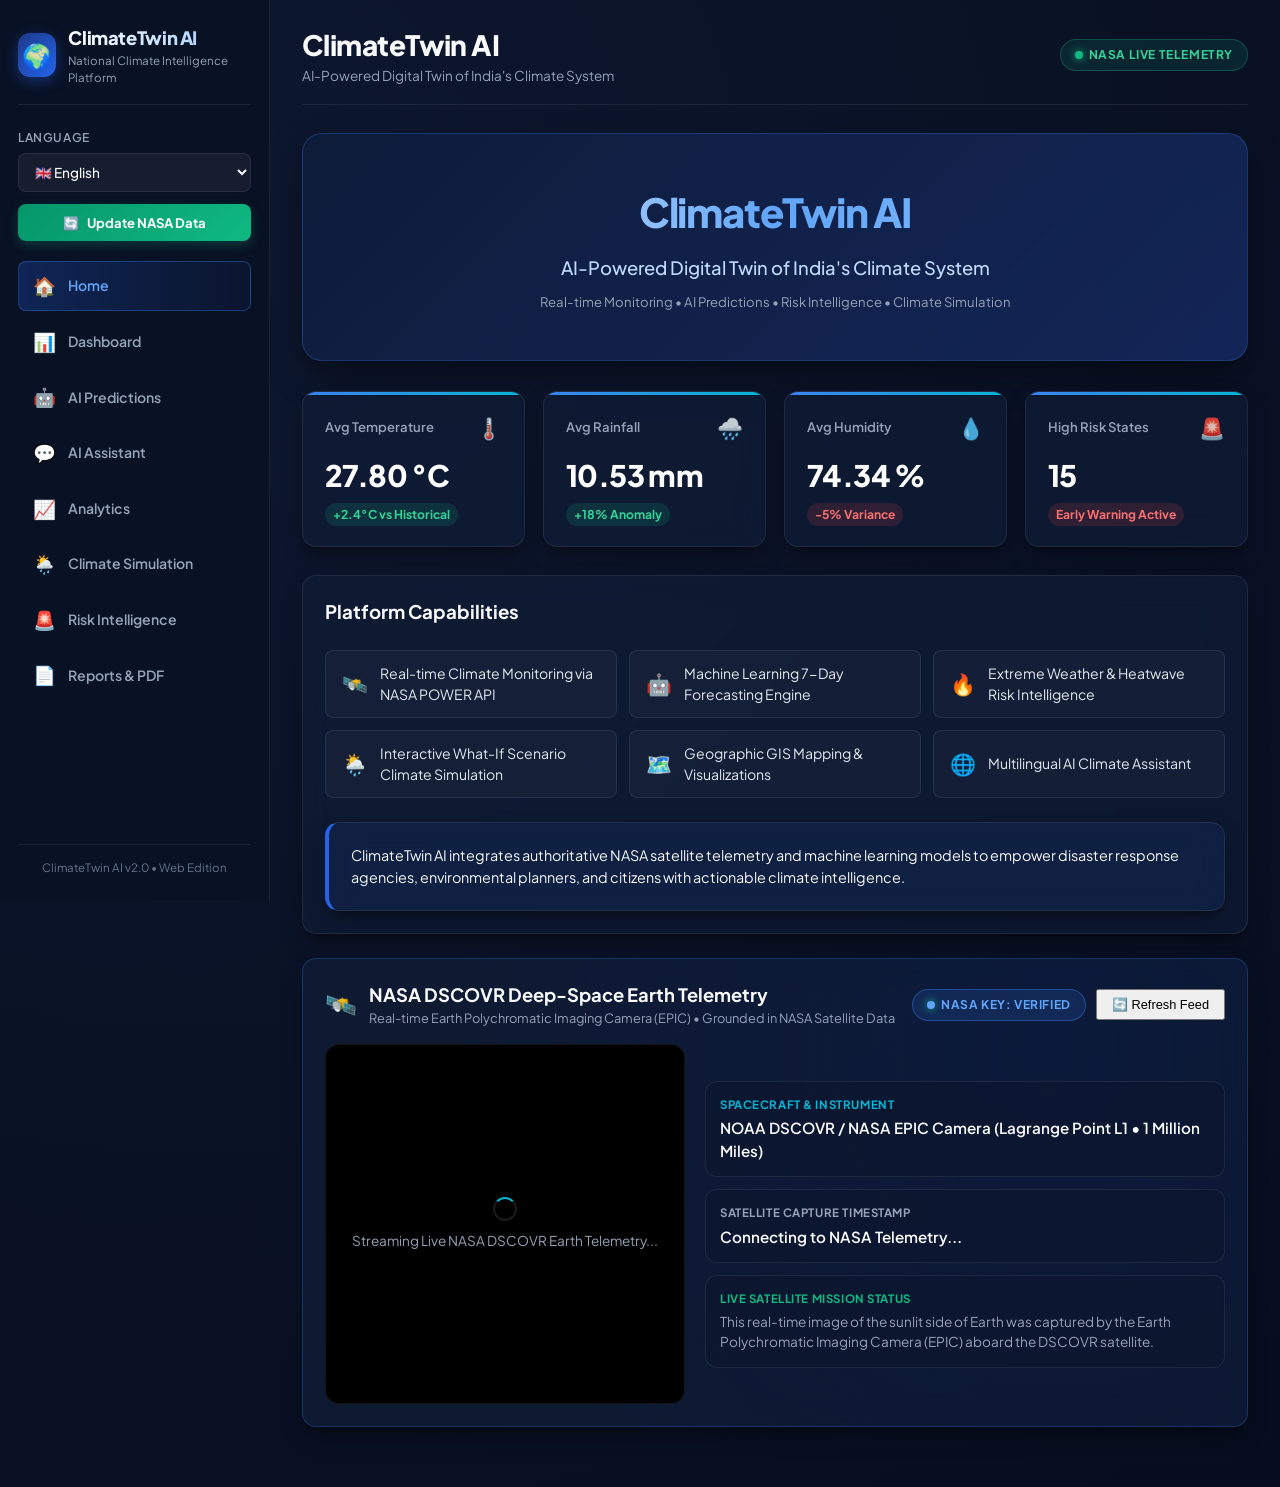
==== commit daa4c03c: "feat: add all 786 Indian districts with live weather telemetry, 1-click modal, and cascading state-d" ====
--- a/index.html
+++ b/index.html
@@ -230,7 +230,7 @@
                 <div style="font-size: 0.72rem; text-transform: uppercase; color: var(--text-muted); font-weight: 700; letter-spacing: 0.05em; margin-bottom: 4px;">Satellite Capture Timestamp</div>
                 <div id="nasaEpicDate" style="font-weight: 600; font-size: 0.95rem; color: #f8fafc;">Connecting to NASA Telemetry...</div>
               </div>
-              <div style="background: rgba(13, 23, 46, 0.6); padding: 14px; border-radius: 12px; border: 1px solid var(--accent-green); border-left: 4px solid var(--accent-green);">
+              <div style="background: rgba(13, 23, 46, 0.6); padding: 14px; border-radius: 12px; border: 1px solid var(--border-glass);">
                 <div style="font-size: 0.72rem; text-transform: uppercase; color: var(--accent-green); font-weight: 700; letter-spacing: 0.05em; margin-bottom: 4px;">Live Satellite Mission Status</div>
                 <div id="nasaEpicCaption" style="font-size: 0.85rem; color: var(--text-muted); line-height: 1.5;">This real-time image of the sunlit side of Earth was captured by the Earth Polychromatic Imaging Camera (EPIC) aboard the DSCOVR satellite.</div>
               </div>
@@ -241,15 +241,47 @@
 
       <!-- VIEW 2: DASHBOARD -->
       <section id="view-dashboard" class="view-panel">
-        <div class="card-glass" style="margin-bottom: 24px; display: flex; align-items: center; justify-content: space-between;">
-          <div>
-            <h2 data-i18n="nav_dashboard">Climate Intelligence Dashboard</h2>
-            <p style="font-size: 0.85rem; color: var(--text-muted);" data-i18n="app_subtitle">AI-powered real-time climate monitoring system for India</p>
-          </div>
-          <div style="min-width: 260px;">
-            <select id="dashboardStateSelect" class="custom-select">
-              <option value="all">All States (National View)</option>
-            </select>
+        <div class="card-glass" style="margin-bottom: 24px;">
+          <div style="display: flex; align-items: center; justify-content: space-between; flex-wrap: wrap; gap: 14px; margin-bottom: 16px;">
+            <div>
+              <div style="display: flex; align-items: center; gap: 10px;">
+                <h2 data-i18n="nav_dashboard" style="margin: 0;">Climate Intelligence Dashboard</h2>
+                <span class="badge-live" style="background: rgba(16, 185, 129, 0.15); border-color: rgba(16, 185, 129, 0.4); color: #34d399; font-size: 0.76rem; padding: 4px 10px; cursor: pointer;" id="btnLiveTelemetryBadge" title="Click to view live real-time district telemetry">
+                  <span class="pulse-emerald"></span> <span>⚡ LIVE SATELLITE (786 DISTRICTS)</span>
+                </span>
+              </div>
+              <p style="font-size: 0.85rem; color: var(--text-muted); margin-top: 4px;" data-i18n="app_subtitle">786 Districts across 36 States & UTs with Real-Time Up-to-the-Minute Climate Telemetry</p>
+            </div>
+            <div class="district-select-group">
+              <div style="min-width: 180px;">
+                <select id="dashboardStateSelect" class="custom-select" title="Select Indian State or UT">
+                  <option value="all">🇮🇳 All States (National View)</option>
+                </select>
+              </div>
+              <div style="min-width: 180px;">
+                <select id="dashboardDistrictSelect" class="custom-select" title="Select Specific District">
+                  <option value="all">📍 All Districts</option>
+                </select>
+              </div>
+              <button id="btnOpenDistrictDetail" class="btn-primary" style="padding: 9px 16px; font-size: 0.82rem; display: flex; align-items: center; gap: 6px; white-space: nowrap;">
+                <span>⚡ Live District Intel</span>
+              </button>
+            </div>
+          </div>
+
+          <!-- Instant Live Search Bar for 786 Districts -->
+          <div class="district-search-wrapper">
+            <div class="district-search-input-box">
+              <span style="font-size: 1.1rem; opacity: 0.8; margin-right: 6px;">🔍</span>
+              <input id="districtSearchInput" type="text" placeholder="Search any District or City in India (e.g. Lucknow, Varanasi, Pune, Patna, Indore, Surat, Jaipur, Shimla...)" autocomplete="off" />
+              <button id="btnClearDistrictSearch" style="background: transparent; border: none; color: var(--text-muted); cursor: pointer; display: none; padding: 4px 8px; font-size: 1.1rem;">&times;</button>
+            </div>
+            <div id="districtSearchDropdown" class="district-search-dropdown"></div>
+          </div>
+
+          <!-- Quick 1-Click District Explorer Pills -->
+          <div class="district-pills-bar" id="quickDistrictPills">
+            <!-- Dynamically populated chips -->
           </div>
         </div>
 
@@ -320,13 +352,14 @@
 
       <!-- VIEW 3: AI PREDICTIONS -->
       <section id="view-predictions" class="view-panel">
-        <div class="card-glass" style="margin-bottom: 24px; display: flex; align-items: center; justify-content: space-between;">
+        <div class="card-glass" style="margin-bottom: 24px; display: flex; align-items: center; justify-content: space-between; flex-wrap: wrap; gap: 14px;">
           <div>
             <h2 data-i18n="predictions_title">AI Climate Predictions</h2>
-            <p style="font-size: 0.85rem; color: var(--text-muted);" data-i18n="predictions_subtitle">RandomForest 7-day temperature forecast model.</p>
-          </div>
-          <div style="min-width: 240px;">
-            <select id="predictionStateSelect" class="custom-select"></select>
+            <p style="font-size: 0.85rem; color: var(--text-muted);" data-i18n="predictions_subtitle">RandomForest 7-day temperature forecast model for all 786 Indian districts.</p>
+          </div>
+          <div style="display: flex; gap: 10px; flex-wrap: wrap;">
+            <select id="predictionStateSelect" class="custom-select" style="min-width: 170px;"></select>
+            <select id="predictionDistrictSelect" class="custom-select" style="min-width: 170px;"></select>
           </div>
         </div>
 
@@ -687,6 +720,103 @@
           💬 Ask AI Copilot about this State
         </button>
         <button id="btnRiskModalCloseFooter" class="btn-primary" style="background: rgba(255,255,255,0.08); color: #fff; font-size: 0.85rem; padding: 9px 16px;">
+          Close
+        </button>
+      </div>
+    </div>
+  </div>
+
+  <!-- ==================== DISTRICT LIVE TELEMETRY MODAL ==================== -->
+  <div id="districtDetailModal" class="modal-backdrop" style="display: none;">
+    <div class="modal-card" style="max-width: 680px; max-height: 90vh; overflow-y: auto;">
+      <div class="modal-header" style="display: flex; justify-content: space-between; align-items: flex-start; margin-bottom: 16px;">
+        <div>
+          <div style="display: flex; align-items: center; gap: 8px; margin-bottom: 4px;">
+            <span style="font-size: 1.3rem;">📍</span>
+            <h3 id="districtModalTitle" style="font-size: 1.35rem; font-weight: 800; color: #fff; margin: 0;">Lucknow, Uttar Pradesh</h3>
+          </div>
+          <div id="districtModalCoords" style="font-size: 0.8rem; color: var(--text-muted);">Lat: 26.8467, Lon: 80.9462 • Digital Twin Grid Node</div>
+        </div>
+        <button id="btnDistrictModalClose" class="modal-close-btn" aria-label="Close modal">&times;</button>
+      </div>
+
+      <div class="modal-body">
+        <!-- Live Weather Hero Card -->
+        <div class="district-live-hero">
+          <div class="district-live-weather-big">
+            <div id="districtModalIcon" class="district-weather-icon-large">☀️</div>
+            <div>
+              <div id="districtModalTemp" class="district-live-temp-display">25.0 °C</div>
+              <div style="font-size: 0.88rem; color: var(--text-muted);">
+                <span id="districtModalFeelsLike">Feels like 26.5 °C</span> • <strong id="districtModalCondition" style="color: #38bdf8;">Clear Sky</strong>
+              </div>
+            </div>
+          </div>
+          <div>
+            <span class="badge-live" style="background: rgba(16, 185, 129, 0.15); border-color: rgba(16, 185, 129, 0.4); color: #34d399; font-size: 0.78rem; padding: 6px 14px;">
+              <span class="pulse-emerald"></span>
+              <span id="districtModalLiveStatus">REAL-TIME TELEMETRY</span>
+            </span>
+            <div id="districtModalTimestamp" style="font-size: 0.72rem; color: var(--text-muted); text-align: right; margin-top: 4px;">Updated: Just now</div>
+          </div>
+        </div>
+
+        <!-- Metric Cards Subgrid -->
+        <div class="district-metrics-subgrid">
+          <div class="district-metric-mini-card">
+            <div class="district-metric-mini-label">💧 Humidity</div>
+            <div id="districtModalHumidity" class="district-metric-mini-value">65 %</div>
+          </div>
+          <div class="district-metric-mini-card">
+            <div class="district-metric-mini-label">🌧️ Rain / Precip</div>
+            <div id="districtModalRain" class="district-metric-mini-value">0.0 mm</div>
+          </div>
+          <div class="district-metric-mini-card">
+            <div class="district-metric-mini-label">💨 Wind Speed</div>
+            <div id="districtModalWind" class="district-metric-mini-value">5.2 km/h</div>
+          </div>
+          <div class="district-metric-mini-card">
+            <div class="district-metric-mini-label">🌫️ Air Quality (AQI)</div>
+            <div id="districtModalAqi" class="district-metric-mini-value" style="color: #f59e0b;">110</div>
+          </div>
+        </div>
+
+        <!-- AQI Detailed Breakdown Panel -->
+        <div style="background: rgba(13, 23, 46, 0.65); border: 1px solid var(--border-glass); border-radius: var(--radius-sm); padding: 14px; margin-bottom: 16px;">
+          <div style="display: flex; justify-content: space-between; align-items: center; margin-bottom: 8px;">
+            <span style="font-size: 0.85rem; font-weight: 700; color: #f8fafc;">Air Quality Severity & Particulates:</span>
+            <span id="districtModalAqiCategory" class="badge-pill badge-medium">Moderate</span>
+          </div>
+          <div style="display: flex; gap: 20px; font-size: 0.82rem; color: var(--text-muted); margin-bottom: 6px;">
+            <div>PM2.5: <strong id="districtModalPm25" style="color: #fff;">-- µg/m³</strong></div>
+            <div>PM10: <strong id="districtModalPm10" style="color: #fff;">-- µg/m³</strong></div>
+          </div>
+          <p id="districtModalAqiAdvice" style="font-size: 0.82rem; color: #cbd5e1; margin: 0; line-height: 1.4;">Air quality is acceptable for outdoor activity.</p>
+        </div>
+
+        <!-- Hazard Classification & NDMA Precautions -->
+        <div style="background: rgba(239, 68, 68, 0.08); border: 1px solid rgba(239, 68, 68, 0.25); border-radius: var(--radius-sm); padding: 14px; margin-bottom: 16px;">
+          <div style="display: flex; align-items: center; justify-content: space-between; margin-bottom: 8px;">
+            <span style="font-size: 0.85rem; font-weight: 700; color: #fca5a5;">🚨 Climate Risk Diagnosis:</span>
+            <span id="districtModalRiskBadge" class="badge-pill badge-high">HIGH RISK</span>
+          </div>
+          <div id="districtModalHazards" style="font-size: 0.85rem; color: #fecaca; margin-bottom: 8px; font-weight: 600;">Heatwave Warning • Poor Air Dispersion</div>
+          <div style="font-size: 0.82rem; color: #e2e8f0; line-height: 1.5; border-top: 1px solid rgba(255,255,255,0.1); padding-top: 8px;">
+            <strong style="color: #f59e0b;">🛡️ NDMA Advisory:</strong> <span id="districtModalTips">Stay hydrated, avoid direct sun exposure between 12 PM - 3 PM, and wear light cotton clothing.</span>
+          </div>
+        </div>
+      </div>
+
+      <div class="modal-footer" style="display: flex; justify-content: space-between; align-items: center; border-top: 1px solid var(--border-glass); padding-top: 14px;">
+        <div style="display: flex; gap: 8px;">
+          <button id="btnRefreshDistrictLive" class="btn-primary" style="background: rgba(16, 185, 129, 0.2); border-color: rgba(16, 185, 129, 0.5); color: #34d399; font-size: 0.82rem; padding: 8px 14px;">
+            🔄 Refresh Live Feed
+          </button>
+          <button id="btnAskAiAboutDistrict" class="btn-primary" style="font-size: 0.82rem; padding: 8px 14px;">
+            💬 Ask AI Copilot
+          </button>
+        </div>
+        <button id="btnDistrictModalCloseFooter" class="btn-primary" style="background: rgba(255,255,255,0.08); color: #fff; font-size: 0.82rem; padding: 8px 14px;">
           Close
         </button>
       </div>
--- a/css/style.css
+++ b/css/style.css
@@ -1662,3 +1662,228 @@
   to { transform: rotate(360deg); }
 }
 
+/* ==========================================================================
+   ALL-INDIA DISTRICT INTELLIGENCE & LIVE SATELLITE UI STYLES
+   ========================================================================== */
+
+/* District Controls Bar */
+.district-control-bar {
+  display: flex;
+  flex-wrap: wrap;
+  align-items: center;
+  gap: 12px;
+}
+
+.district-select-group {
+  display: flex;
+  align-items: center;
+  gap: 10px;
+  flex-wrap: wrap;
+}
+
+/* Live Pulse Emerald */
+.pulse-emerald {
+  width: 8px;
+  height: 8px;
+  border-radius: 50%;
+  background: #10b981;
+  box-shadow: 0 0 0 0 rgba(16, 185, 129, 0.7);
+  animation: pulse-green 1.8s infinite;
+  display: inline-block;
+}
+
+@keyframes pulse-green {
+  0% { box-shadow: 0 0 0 0 rgba(16, 185, 129, 0.7); }
+  70% { box-shadow: 0 0 0 8px rgba(16, 185, 129, 0); }
+  100% { box-shadow: 0 0 0 0 rgba(16, 185, 129, 0); }
+}
+
+/* Instant District Search Autocomplete */
+.district-search-wrapper {
+  position: relative;
+  width: 100%;
+  margin-top: 14px;
+}
+
+.district-search-input-box {
+  display: flex;
+  align-items: center;
+  background: rgba(13, 23, 46, 0.75);
+  border: 1px solid var(--border-glass);
+  border-radius: var(--radius-md);
+  padding: 4px 14px;
+  transition: var(--transition);
+}
+
+.district-search-input-box:focus-within {
+  border-color: var(--accent-cyan);
+  box-shadow: 0 0 16px rgba(6, 182, 212, 0.25);
+  background: rgba(13, 23, 46, 0.95);
+}
+
+.district-search-input-box input {
+  width: 100%;
+  background: transparent;
+  border: none;
+  outline: none;
+  color: var(--text-main);
+  font-family: inherit;
+  font-size: 0.92rem;
+  padding: 8px 10px;
+}
+
+.district-search-input-box input::placeholder {
+  color: var(--text-muted);
+}
+
+.district-search-dropdown {
+  position: absolute;
+  top: calc(100% + 6px);
+  left: 0;
+  right: 0;
+  background: rgba(9, 17, 36, 0.98);
+  border: 1px solid rgba(59, 130, 246, 0.35);
+  border-radius: var(--radius-md);
+  box-shadow: 0 16px 36px rgba(0, 0, 0, 0.6);
+  backdrop-filter: blur(25px);
+  max-height: 320px;
+  overflow-y: auto;
+  z-index: 1000;
+  display: none;
+}
+
+.district-search-item {
+  padding: 10px 16px;
+  display: flex;
+  align-items: center;
+  justify-content: space-between;
+  border-bottom: 1px solid rgba(255, 255, 255, 0.05);
+  cursor: pointer;
+  transition: background 0.15s ease;
+}
+
+.district-search-item:last-child {
+  border-bottom: none;
+}
+
+.district-search-item:hover, .district-search-item.selected {
+  background: rgba(37, 99, 235, 0.22);
+}
+
+.district-search-item-title {
+  font-weight: 600;
+  font-size: 0.92rem;
+  color: #f8fafc;
+}
+
+.district-search-item-state {
+  font-size: 0.8rem;
+  color: var(--text-muted);
+}
+
+/* Quick District Explorer Pills */
+.district-pills-bar {
+  display: flex;
+  align-items: center;
+  gap: 8px;
+  overflow-x: auto;
+  padding: 12px 2px 4px;
+  scrollbar-width: thin;
+  scrollbar-color: rgba(255, 255, 255, 0.15) transparent;
+}
+
+.district-pill {
+  flex-shrink: 0;
+  padding: 6px 14px;
+  border-radius: var(--radius-full);
+  background: rgba(255, 255, 255, 0.05);
+  border: 1px solid var(--border-glass);
+  color: var(--text-muted);
+  font-size: 0.82rem;
+  font-weight: 500;
+  cursor: pointer;
+  transition: var(--transition);
+  display: inline-flex;
+  align-items: center;
+  gap: 6px;
+  user-select: none;
+}
+
+.district-pill:hover {
+  background: rgba(37, 99, 235, 0.18);
+  border-color: rgba(59, 130, 246, 0.4);
+  color: #fff;
+  transform: translateY(-1px);
+}
+
+.district-pill.active {
+  background: linear-gradient(135deg, #1d4ed8, #2563eb);
+  border-color: #3b82f6;
+  color: #fff;
+  box-shadow: 0 4px 12px rgba(37, 99, 235, 0.35);
+}
+
+/* District Live Telemetry Modal */
+.district-live-hero {
+  background: radial-gradient(circle at 10% 20%, rgba(37, 99, 235, 0.25) 0%, rgba(9, 17, 36, 0.9) 80%);
+  border-radius: var(--radius-md);
+  padding: 18px 22px;
+  margin-bottom: 20px;
+  border: 1px solid rgba(59, 130, 246, 0.3);
+  display: flex;
+  align-items: center;
+  justify-content: space-between;
+  flex-wrap: wrap;
+  gap: 16px;
+}
+
+.district-live-weather-big {
+  display: flex;
+  align-items: center;
+  gap: 18px;
+}
+
+.district-weather-icon-large {
+  font-size: 3.2rem;
+  filter: drop-shadow(0 4px 10px rgba(0,0,0,0.4));
+  line-height: 1;
+}
+
+.district-live-temp-display {
+  font-size: 2.4rem;
+  font-weight: 800;
+  color: #ffffff;
+  letter-spacing: -0.02em;
+  line-height: 1.1;
+}
+
+.district-metrics-subgrid {
+  display: grid;
+  grid-template-columns: repeat(auto-fit, minmax(130px, 1fr));
+  gap: 12px;
+  margin-bottom: 20px;
+}
+
+.district-metric-mini-card {
+  background: rgba(13, 23, 46, 0.65);
+  border: 1px solid var(--border-glass);
+  border-radius: var(--radius-sm);
+  padding: 12px 14px;
+}
+
+.district-metric-mini-label {
+  font-size: 0.72rem;
+  color: var(--text-muted);
+  text-transform: uppercase;
+  font-weight: 700;
+  letter-spacing: 0.05em;
+  margin-bottom: 4px;
+}
+
+.district-metric-mini-value {
+  font-size: 1.25rem;
+  font-weight: 700;
+  color: #f8fafc;
+}
+
+
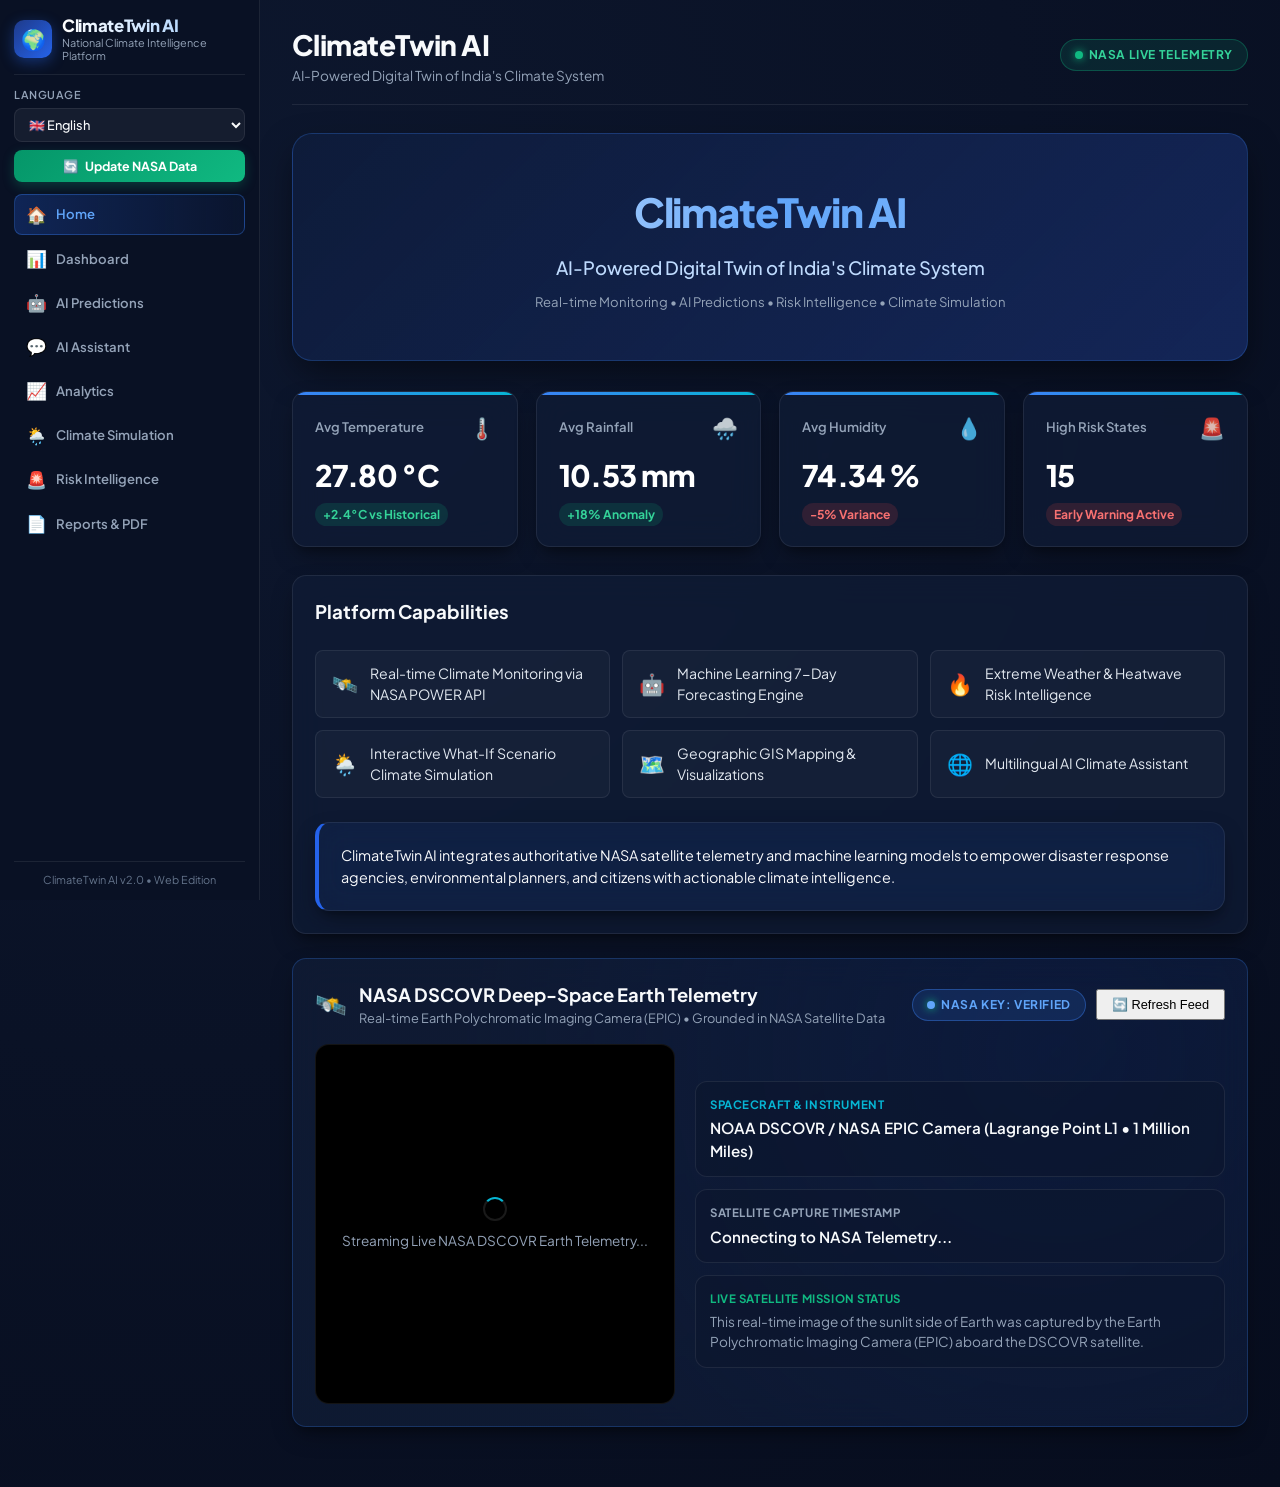
==== commit 131545ef: "fix(ui): update button to LiveCheck and resolve sidebar shutter overflow" ====
--- a/index.html
+++ b/index.html
@@ -253,18 +253,25 @@
               <p style="font-size: 0.85rem; color: var(--text-muted); margin-top: 4px;" data-i18n="app_subtitle">786 Districts across 36 States & UTs with Real-Time Up-to-the-Minute Climate Telemetry</p>
             </div>
             <div class="district-select-group">
-              <div style="min-width: 180px;">
+              <div style="min-width: 170px;">
                 <select id="dashboardStateSelect" class="custom-select" title="Select Indian State or UT">
                   <option value="all">🇮🇳 All States (National View)</option>
                 </select>
               </div>
-              <div style="min-width: 180px;">
+              <div style="min-width: 170px;">
                 <select id="dashboardDistrictSelect" class="custom-select" title="Select Specific District">
                   <option value="all">📍 All Districts</option>
                 </select>
               </div>
-              <button id="btnOpenDistrictDetail" class="btn-primary" style="padding: 9px 16px; font-size: 0.82rem; display: flex; align-items: center; gap: 6px; white-space: nowrap;">
-                <span>⚡ Live District Intel</span>
+              <button id="btnOpenDistrictDetail" class="btn-primary" title="Instant Live Climate Telemetry & Risk Check" style="padding: 9px 15px; font-size: 0.82rem; display: flex; align-items: center; gap: 6px; white-space: nowrap;">
+                <span>⚡ LiveCheck</span>
+              </button>
+              <button id="btnGeoLocation" class="btn-gps" title="Auto-detect climate at your live GPS location" style="padding: 9px 15px; font-size: 0.82rem; display: flex; align-items: center; gap: 6px; white-space: nowrap;">
+                <span class="pulse-emerald"></span>
+                <span data-i18n="btn_my_location">📍 My Location (GPS)</span>
+              </button>
+              <button id="btnCustomCoord" class="btn-coord" title="Search by Latitude & Longitude Coordinates" style="padding: 9px 14px; font-size: 0.82rem; display: flex; align-items: center; gap: 6px; white-space: nowrap;">
+                <span>🌐 Coordinates</span>
               </button>
             </div>
           </div>
@@ -273,7 +280,8 @@
           <div class="district-search-wrapper">
             <div class="district-search-input-box">
               <span style="font-size: 1.1rem; opacity: 0.8; margin-right: 6px;">🔍</span>
-              <input id="districtSearchInput" type="text" placeholder="Search any District or City in India (e.g. Lucknow, Varanasi, Pune, Patna, Indore, Surat, Jaipur, Shimla...)" autocomplete="off" />
+              <input id="districtSearchInput" type="text" placeholder="Search District, City, or Coordinates (e.g. Lucknow, Pune, 28.61, 77.20)..." autocomplete="off" />
+              <button id="btnVoiceSearch" class="btn-mic-search" title="Voice Search (Speak district, city or coordinates)">🎤</button>
               <button id="btnClearDistrictSearch" style="background: transparent; border: none; color: var(--text-muted); cursor: pointer; display: none; padding: 4px 8px; font-size: 1.1rem;">&times;</button>
             </div>
             <div id="districtSearchDropdown" class="district-search-dropdown"></div>
@@ -344,6 +352,7 @@
           <p style="font-size: 0.85rem; color: var(--text-muted);" data-i18n="assistant_subtitle">Natural language query interface for Indian climate indicators.</p>
           <div class="chat-input-bar">
             <input id="assistantInput" type="text" class="chat-input" placeholder="Ask anything about temperature, rain, AQI, or high-risk states..." data-i18n-placeholder="assistant_placeholder" />
+            <button id="btnVoiceHomeInput" class="btn-voice-input" title="Voice Input (Tap and speak)" style="padding: 8px 12px;">🎤</button>
             <button id="btnAskAssistant" class="btn-primary" data-i18n="ask_button">Ask Assistant</button>
           </div>
           <div id="assistantResponse" class="chat-response-card"></div>
@@ -410,6 +419,8 @@
             <button class="prompt-chip" data-prompt="risk" data-i18n="chip_high_risk">🚨 High Risk States</button>
             <button class="prompt-chip" data-prompt="precautions" data-i18n="chip_precautions">🛡️ Safety Advisory & Tips</button>
             <button class="prompt-chip" data-prompt="summary" data-i18n="chip_summary">📊 National Climate Summary</button>
+            <button class="prompt-chip" data-prompt="gps_here" id="chipMyLocation">📍 Weather At My GPS Location</button>
+            <button class="prompt-chip" data-prompt="coord_demo" id="chipCoordDemo">🌐 Check Coordinates (28.61, 77.20)</button>
           </div>
 
           <!-- State Weather Quick Select -->
@@ -439,7 +450,10 @@
 
           <!-- Chat Input Bar -->
           <div class="chat-input-container" style="margin-top: 16px;">
-            <input id="assistantChatInput" type="text" class="chat-input" placeholder="Type your query in English, Hindi, Hinglish, Marathi, Bengali, or Tamil..." data-i18n-placeholder="chat_input_placeholder" />
+            <input id="assistantChatInput" type="text" class="chat-input" placeholder="Type your query or tap mic to speak in English, Hindi, Hinglish, Marathi, Bengali, Tamil..." data-i18n-placeholder="chat_input_placeholder" />
+            <button id="btnVoiceChatInput" class="btn-voice-input" title="Voice Input (Speak your query in any language)">
+              <span class="mic-icon">🎤</span>
+            </button>
             <button id="btnSendChat" class="btn-primary" data-i18n="btn_send">Send Message</button>
             <button id="btnClearChat" class="btn-secondary" data-i18n="btn_clear_chat">Clear Chat</button>
           </div>
@@ -736,6 +750,7 @@
             <h3 id="districtModalTitle" style="font-size: 1.35rem; font-weight: 800; color: #fff; margin: 0;">Lucknow, Uttar Pradesh</h3>
           </div>
           <div id="districtModalCoords" style="font-size: 0.8rem; color: var(--text-muted);">Lat: 26.8467, Lon: 80.9462 • Digital Twin Grid Node</div>
+          <div id="districtModalDistanceBadge" style="display: none; font-size: 0.78rem; color: #34d399; margin-top: 3px; font-weight: 600;"></div>
         </div>
         <button id="btnDistrictModalClose" class="modal-close-btn" aria-label="Close modal">&times;</button>
       </div>
@@ -819,6 +834,66 @@
         <button id="btnDistrictModalCloseFooter" class="btn-primary" style="background: rgba(255,255,255,0.08); color: #fff; font-size: 0.82rem; padding: 8px 14px;">
           Close
         </button>
+      </div>
+    </div>
+  </div>
+
+  <!-- ==================== COORDINATES LOOKUP MODAL ==================== -->
+  <div id="coordinateInputModal" class="modal-backdrop" style="display: none;">
+    <div class="modal-card" style="max-width: 580px;">
+      <div class="modal-header" style="display: flex; justify-content: space-between; align-items: flex-start; margin-bottom: 14px;">
+        <div>
+          <span class="badge-live-mini" style="background: rgba(59, 130, 246, 0.2); border-color: rgba(59, 130, 246, 0.5); color: #60a5fa; margin-bottom: 6px;">🌐 GEOSPATIAL NODE LOOKUP</span>
+          <h3 style="font-size: 1.25rem; font-weight: 800; color: #fff; margin: 4px 0;">Query Climate Telemetry by Coordinates</h3>
+          <p style="font-size: 0.82rem; color: var(--text-muted); margin: 4px 0 0;">
+            Input any Indian latitude & longitude coordinates. ClimateTwin AI reverse-geocodes to the nearest monitored district station.
+          </p>
+        </div>
+        <button id="btnCloseCoordModal" class="modal-close-btn" aria-label="Close modal">&times;</button>
+      </div>
+
+      <div class="modal-body" style="padding: 12px 0 16px;">
+        <div style="display: grid; grid-template-columns: 1fr 1fr; gap: 14px; margin-bottom: 16px;">
+          <div>
+            <label style="font-size: 0.76rem; text-transform: uppercase; font-weight: 700; color: var(--text-muted); display: block; margin-bottom: 6px;">
+              Latitude (°N) [6.0° to 38.0°]
+            </label>
+            <input id="inputCoordLat" type="number" step="0.0001" placeholder="e.g. 28.6139" class="custom-select" style="width: 100%; padding: 10px 14px; font-size: 0.95rem;" />
+          </div>
+          <div>
+            <label style="font-size: 0.76rem; text-transform: uppercase; font-weight: 700; color: var(--text-muted); display: block; margin-bottom: 6px;">
+              Longitude (°E) [68.0° to 98.0°]
+            </label>
+            <input id="inputCoordLon" type="number" step="0.0001" placeholder="e.g. 77.2090" class="custom-select" style="width: 100%; padding: 10px 14px; font-size: 0.95rem;" />
+          </div>
+        </div>
+
+        <div style="margin-bottom: 18px;">
+          <div style="font-size: 0.76rem; font-weight: 700; color: var(--text-muted); margin-bottom: 8px; text-transform: uppercase;">
+            Quick Presets (Click to autofill):
+          </div>
+          <div class="coord-presets-list" style="display: flex; flex-wrap: wrap; gap: 6px;">
+            <button class="btn-preset-coord" data-lat="28.6139" data-lon="77.2090">🏛️ Delhi (28.61, 77.21)</button>
+            <button class="btn-preset-coord" data-lat="19.0760" data-lon="72.8777">🌊 Mumbai (19.08, 72.88)</button>
+            <button class="btn-preset-coord" data-lat="12.9716" data-lon="77.5946">💻 Bengaluru (12.97, 77.59)</button>
+            <button class="btn-preset-coord" data-lat="22.5726" data-lon="88.3639">🌉 Kolkata (22.57, 88.36)</button>
+            <button class="btn-preset-coord" data-lat="13.0827" data-lon="80.2707">🏖️ Chennai (13.08, 80.27)</button>
+            <button class="btn-preset-coord" data-lat="26.8467" data-lon="80.9462">🕌 Lucknow (26.85, 80.95)</button>
+            <button class="btn-preset-coord" data-lat="26.9124" data-lon="75.7873">🏰 Jaipur (26.91, 75.79)</button>
+            <button class="btn-preset-coord" data-lat="34.0837" data-lon="74.7973">🏔️ Srinagar (34.08, 74.80)</button>
+          </div>
+        </div>
+
+        <div id="coordLookupStatus" style="display: none; padding: 10px 14px; border-radius: 8px; background: rgba(37, 99, 235, 0.15); border: 1px solid rgba(59, 130, 246, 0.3); font-size: 0.85rem; color: #93c5fd; margin-bottom: 16px;"></div>
+
+        <div style="display: flex; gap: 10px; justify-content: flex-end; flex-wrap: wrap;">
+          <button id="btnUseGpsInsideModal" class="btn-secondary" style="display: flex; align-items: center; gap: 6px; padding: 9px 14px;">
+            <span class="pulse-emerald"></span> <span>📍 Fill GPS Location</span>
+          </button>
+          <button id="btnSubmitCoordinates" class="btn-primary" style="display: flex; align-items: center; gap: 6px; padding: 9px 16px;">
+            <span>⚡ Inspect Live Climate Telemetry</span>
+          </button>
+        </div>
       </div>
     </div>
   </div>
--- a/css/style.css
+++ b/css/style.css
@@ -60,47 +60,54 @@
 }
 
 /* ==========================================================================
-   SIDEBAR NAVIGATION
+   SIDEBAR NAVIGATION - Sleek, Compact & No-Shutter Layout
    ========================================================================== */
 .sidebar {
-  width: 270px;
+  width: 260px;
   background: var(--bg-sidebar);
   border-right: 1px solid var(--border-glass);
-  padding: 24px 18px;
+  padding: 16px 14px 12px 14px;
   display: flex;
   flex-direction: column;
   position: fixed;
   top: 0;
   left: 0;
   bottom: 0;
+  height: 100vh;
+  max-height: 100vh;
   z-index: 100;
   backdrop-filter: blur(20px);
+  overflow: hidden;
+  box-sizing: border-box;
 }
 
 .brand-section {
   display: flex;
   align-items: center;
-  gap: 12px;
-  margin-bottom: 24px;
-  padding-bottom: 18px;
+  gap: 10px;
+  margin-bottom: 12px;
+  padding-bottom: 12px;
   border-bottom: 1px solid var(--border-glass);
+  flex-shrink: 0;
 }
 
 .brand-logo {
-  width: 44px;
-  height: 44px;
-  border-radius: 12px;
+  width: 38px;
+  height: 38px;
+  border-radius: 10px;
   background: linear-gradient(135deg, #1e3a8a, #2563eb);
   display: flex;
   align-items: center;
   justify-content: center;
-  font-size: 24px;
+  font-size: 20px;
   box-shadow: 0 4px 14px rgba(37, 99, 235, 0.4);
+  flex-shrink: 0;
 }
 
 .brand-text h2 {
-  font-size: 1.15rem;
+  font-size: 1.05rem;
   font-weight: 800;
+  line-height: 1.2;
   letter-spacing: -0.02em;
   background: linear-gradient(90deg, #ffffff, #93c5fd);
   -webkit-background-clip: text;
@@ -108,26 +115,28 @@
 }
 
 .brand-text p {
-  font-size: 0.72rem;
+  font-size: 0.68rem;
   color: var(--text-muted);
+  line-height: 1.2;
 }
 
 /* CONTROLS (LANGUAGE & NASA SYNC) */
 .sidebar-controls {
-  margin-bottom: 20px;
+  margin-bottom: 12px;
   display: flex;
   flex-direction: column;
-  gap: 12px;
+  gap: 8px;
+  flex-shrink: 0;
 }
 
 .select-wrapper label {
-  font-size: 0.75rem;
+  font-size: 0.68rem;
   font-weight: 600;
   color: var(--text-muted);
   text-transform: uppercase;
   letter-spacing: 0.05em;
   display: block;
-  margin-bottom: 6px;
+  margin-bottom: 4px;
 }
 
 .custom-select {
@@ -135,10 +144,10 @@
   background: rgba(255, 255, 255, 0.05);
   border: 1px solid var(--border-glass);
   color: var(--text-main);
-  padding: 9px 12px;
+  padding: 7px 10px;
   border-radius: var(--radius-sm);
   font-family: inherit;
-  font-size: 0.85rem;
+  font-size: 0.8rem;
   font-weight: 500;
   outline: none;
   cursor: pointer;
@@ -160,22 +169,22 @@
   background: linear-gradient(135deg, #059669 0%, #10b981 100%);
   color: white;
   border: none;
-  padding: 10px 14px;
+  padding: 8px 12px;
   border-radius: var(--radius-sm);
   font-family: inherit;
-  font-size: 0.82rem;
+  font-size: 0.78rem;
   font-weight: 700;
   cursor: pointer;
   display: flex;
   align-items: center;
   justify-content: center;
-  gap: 8px;
+  gap: 6px;
   transition: var(--transition);
   box-shadow: 0 4px 12px rgba(16, 185, 129, 0.25);
 }
 
 .btn-nasa-sync:hover {
-  transform: translateY(-2px);
+  transform: translateY(-1px);
   box-shadow: 0 6px 18px rgba(16, 185, 129, 0.4);
 }
 
@@ -184,29 +193,39 @@
   list-style: none;
   display: flex;
   flex-direction: column;
-  gap: 6px;
+  gap: 3px;
   flex-grow: 1;
   overflow-y: auto;
+  overflow-x: hidden;
+  scrollbar-width: none; /* Firefox */
+  -ms-overflow-style: none; /* IE and Edge */
+}
+
+.nav-menu::-webkit-scrollbar {
+  display: none; /* Chrome, Safari, Opera */
+  width: 0;
+  height: 0;
 }
 
 .nav-item {
   display: flex;
   align-items: center;
-  gap: 12px;
-  padding: 10px 14px;
-  border-radius: var(--radius-sm);
-  font-size: 0.88rem;
+  gap: 10px;
+  padding: 7px 11px;
+  border-radius: var(--radius-sm);
+  font-size: 0.82rem;
   font-weight: 600;
   color: var(--text-muted);
   cursor: pointer;
   transition: var(--transition);
   border: 1px solid transparent;
+  flex-shrink: 0;
 }
 
 .nav-item:hover {
   background: rgba(255, 255, 255, 0.05);
   color: var(--text-main);
-  transform: translateX(4px);
+  transform: translateX(3px);
 }
 
 .nav-item.active {
@@ -216,22 +235,29 @@
 }
 
 .nav-icon {
-  font-size: 1.15rem;
+  font-size: 1.05rem;
+  display: flex;
+  align-items: center;
+  justify-content: center;
+  width: 20px;
+  flex-shrink: 0;
 }
 
 .sidebar-footer {
-  padding-top: 14px;
+  padding-top: 10px;
+  margin-top: auto;
   border-top: 1px solid var(--border-glass);
   text-align: center;
-  font-size: 0.72rem;
+  font-size: 0.68rem;
   color: var(--text-dim);
+  flex-shrink: 0;
 }
 
 /* ==========================================================================
    MAIN CONTENT AREA
    ========================================================================== */
 .main-content {
-  margin-left: 270px;
+  margin-left: 260px;
   flex-grow: 1;
   padding: 24px 32px 60px 32px;
   min-height: 100vh;
@@ -1362,8 +1388,16 @@
     transform: translateX(-100%);
     transition: transform 0.3s cubic-bezier(0.16, 1, 0.3, 1);
     box-shadow: none;
-    padding: 20px 16px;
+    padding: 16px 14px;
     overflow-y: auto;
+    scrollbar-width: none;
+    -ms-overflow-style: none;
+  }
+
+  .sidebar::-webkit-scrollbar {
+    display: none;
+    width: 0;
+    height: 0;
   }
 
   .sidebar.open {
@@ -1886,4 +1920,179 @@
   color: #f8fafc;
 }
 
-
+/* ==========================================================================
+   GPS GEOLOCATION, COORDINATES LOOKUP & VOICE INPUT / TTS STYLES
+   ========================================================================== */
+
+/* GPS My Location Button */
+.btn-gps {
+  background: rgba(16, 185, 129, 0.12);
+  border: 1px solid rgba(16, 185, 129, 0.4);
+  color: #34d399;
+  border-radius: var(--radius-sm);
+  cursor: pointer;
+  font-family: inherit;
+  font-weight: 600;
+  transition: all 0.2s ease;
+  display: inline-flex;
+  align-items: center;
+  gap: 8px;
+}
+
+.btn-gps:hover {
+  background: rgba(16, 185, 129, 0.24);
+  border-color: #34d399;
+  box-shadow: 0 0 16px rgba(16, 185, 129, 0.35);
+  transform: translateY(-1px);
+}
+
+.btn-gps:active {
+  transform: translateY(0);
+}
+
+/* Coordinate Lookup Button */
+.btn-coord {
+  background: rgba(59, 130, 246, 0.12);
+  border: 1px solid rgba(59, 130, 246, 0.4);
+  color: #60a5fa;
+  border-radius: var(--radius-sm);
+  cursor: pointer;
+  font-family: inherit;
+  font-weight: 600;
+  transition: all 0.2s ease;
+  display: inline-flex;
+  align-items: center;
+  gap: 6px;
+}
+
+.btn-coord:hover {
+  background: rgba(59, 130, 246, 0.22);
+  border-color: #60a5fa;
+  box-shadow: 0 0 14px rgba(59, 130, 246, 0.3);
+  transform: translateY(-1px);
+}
+
+/* Voice Input / Microphone Button */
+.btn-mic-search, .btn-voice-input {
+  background: transparent;
+  border: none;
+  cursor: pointer;
+  font-size: 1.15rem;
+  padding: 6px 10px;
+  color: var(--accent-cyan);
+  border-radius: var(--radius-sm);
+  transition: all 0.2s ease;
+  display: inline-flex;
+  align-items: center;
+  justify-content: center;
+  position: relative;
+}
+
+.btn-mic-search:hover, .btn-voice-input:hover {
+  background: rgba(6, 182, 212, 0.15);
+  transform: scale(1.08);
+}
+
+.btn-voice-input {
+  background: rgba(6, 182, 212, 0.12);
+  border: 1px solid rgba(6, 182, 212, 0.35);
+  padding: 8px 14px;
+}
+
+/* Listening Pulse Animation */
+.btn-voice-input.listening, .btn-mic-search.listening {
+  background: rgba(239, 68, 68, 0.2) !important;
+  border-color: #ef4444 !important;
+  color: #ef4444 !important;
+  animation: mic-pulse 1.2s infinite;
+}
+
+@keyframes mic-pulse {
+  0% { box-shadow: 0 0 0 0 rgba(239, 68, 68, 0.6); }
+  70% { box-shadow: 0 0 0 12px rgba(239, 68, 68, 0); }
+  100% { box-shadow: 0 0 0 0 rgba(239, 68, 68, 0); }
+}
+
+/* Text-to-Speech (TTS) Button on Bot Messages */
+.chat-message-actions {
+  display: flex;
+  align-items: center;
+  gap: 8px;
+  margin-top: 10px;
+  padding-top: 8px;
+  border-top: 1px solid rgba(255, 255, 255, 0.08);
+}
+
+.btn-tts, .btn-copy-msg {
+  background: rgba(255, 255, 255, 0.06);
+  border: 1px solid rgba(255, 255, 255, 0.12);
+  color: var(--text-muted);
+  border-radius: var(--radius-sm);
+  padding: 4px 10px;
+  font-size: 0.75rem;
+  font-weight: 600;
+  cursor: pointer;
+  transition: all 0.15s ease;
+  display: inline-flex;
+  align-items: center;
+  gap: 5px;
+}
+
+.btn-tts:hover, .btn-copy-msg:hover {
+  background: rgba(37, 99, 235, 0.2);
+  border-color: rgba(59, 130, 246, 0.4);
+  color: #93c5fd;
+}
+
+.btn-tts.speaking {
+  background: rgba(16, 185, 129, 0.2);
+  border-color: #10b981;
+  color: #34d399;
+}
+
+/* Coordinate Presets Chips */
+.btn-preset-coord {
+  background: rgba(255, 255, 255, 0.05);
+  border: 1px solid rgba(255, 255, 255, 0.12);
+  color: var(--text-muted);
+  border-radius: var(--radius-sm);
+  padding: 5px 10px;
+  font-size: 0.76rem;
+  font-weight: 500;
+  cursor: pointer;
+  transition: all 0.15s ease;
+}
+
+.btn-preset-coord:hover {
+  background: rgba(37, 99, 235, 0.18);
+  border-color: #3b82f6;
+  color: #fff;
+  transform: translateY(-1px);
+}
+
+/* Floating GPS Status Banner / Toast */
+.gps-status-toast {
+  position: fixed;
+  bottom: 24px;
+  right: 24px;
+  background: rgba(9, 17, 36, 0.95);
+  border: 1px solid rgba(16, 185, 129, 0.4);
+  color: #e2e8f0;
+  padding: 12px 18px;
+  border-radius: var(--radius-md);
+  box-shadow: 0 12px 32px rgba(0, 0, 0, 0.6);
+  backdrop-filter: blur(20px);
+  z-index: 9999;
+  display: flex;
+  align-items: center;
+  gap: 12px;
+  font-size: 0.88rem;
+  animation: slide-up 0.3s ease;
+}
+
+@keyframes slide-up {
+  from { opacity: 0; transform: translateY(16px); }
+  to { opacity: 1; transform: translateY(0); }
+}
+
+
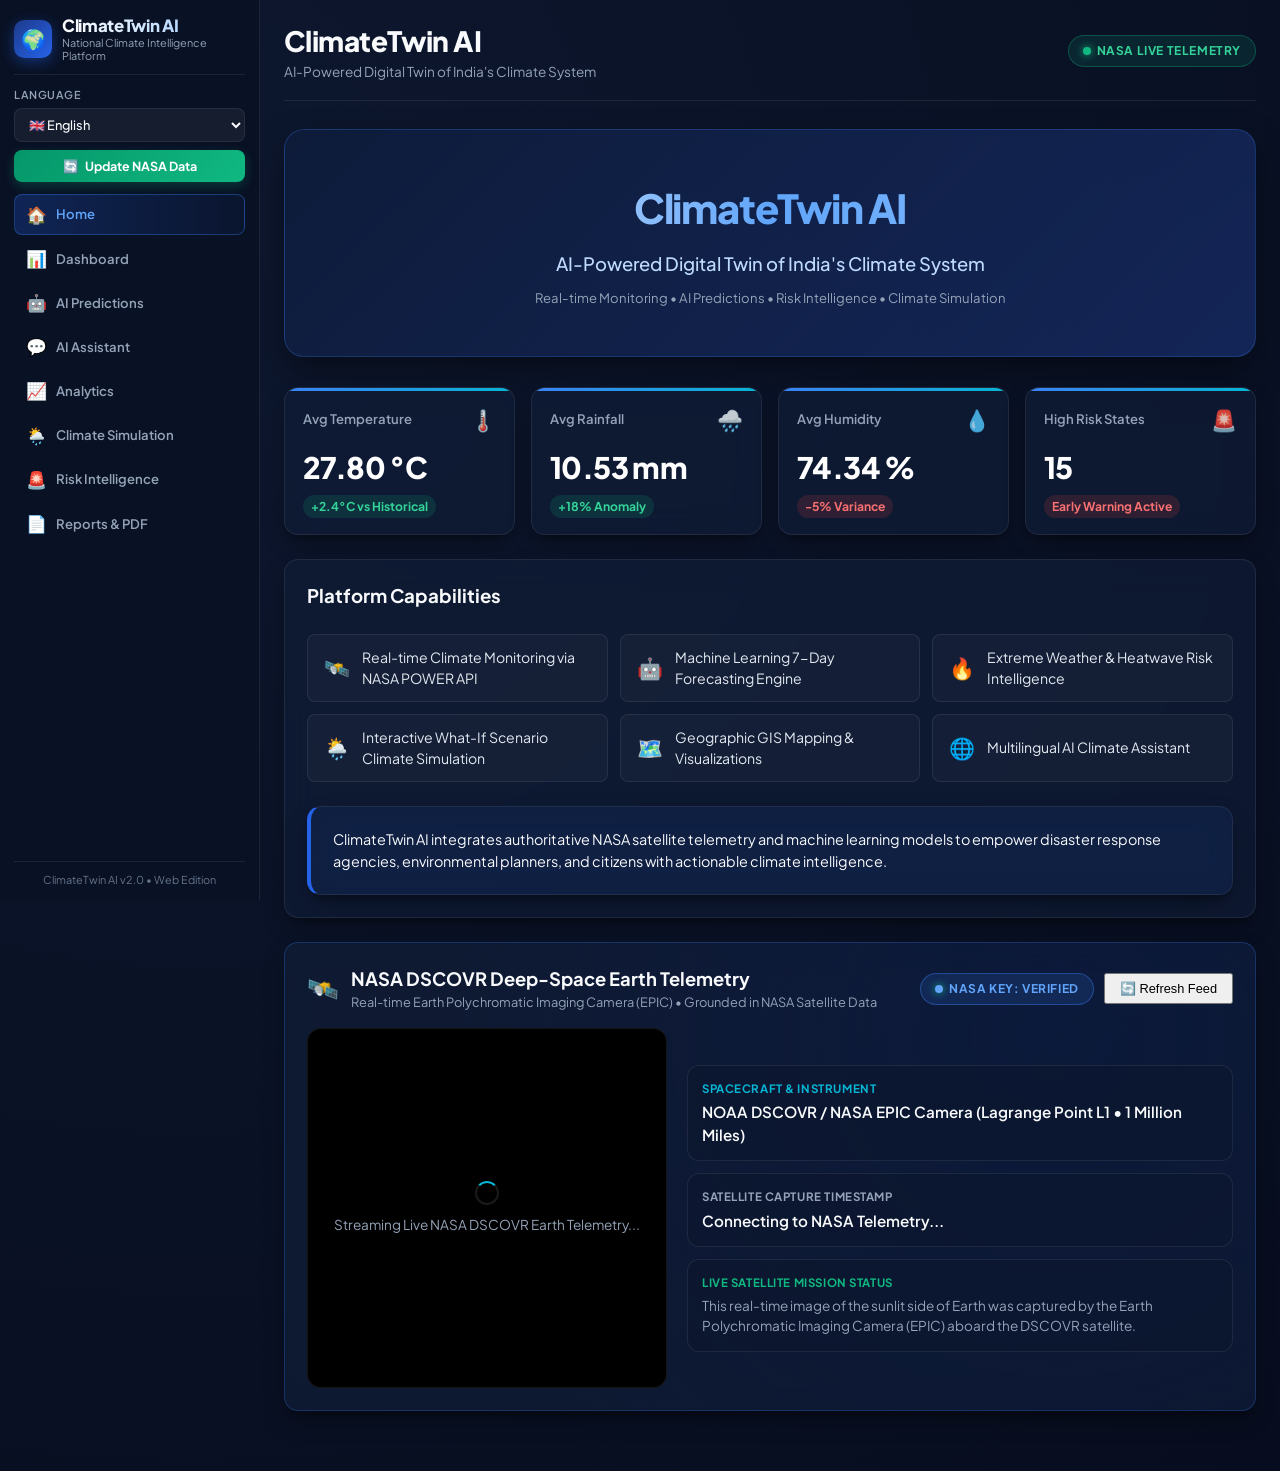
==== commit 884d54a0: "fix(layout): constrain main-content width and responsive grids to fit page perfectly" ====
--- a/index.html
+++ b/index.html
@@ -253,24 +253,24 @@
               <p style="font-size: 0.85rem; color: var(--text-muted); margin-top: 4px;" data-i18n="app_subtitle">786 Districts across 36 States & UTs with Real-Time Up-to-the-Minute Climate Telemetry</p>
             </div>
             <div class="district-select-group">
-              <div style="min-width: 170px;">
+              <div style="min-width: 140px; flex: 1 1 auto;">
                 <select id="dashboardStateSelect" class="custom-select" title="Select Indian State or UT">
                   <option value="all">🇮🇳 All States (National View)</option>
                 </select>
               </div>
-              <div style="min-width: 170px;">
+              <div style="min-width: 140px; flex: 1 1 auto;">
                 <select id="dashboardDistrictSelect" class="custom-select" title="Select Specific District">
                   <option value="all">📍 All Districts</option>
                 </select>
               </div>
-              <button id="btnOpenDistrictDetail" class="btn-primary" title="Instant Live Climate Telemetry & Risk Check" style="padding: 9px 15px; font-size: 0.82rem; display: flex; align-items: center; gap: 6px; white-space: nowrap;">
+              <button id="btnOpenDistrictDetail" class="btn-primary" title="Instant Live Climate Telemetry & Risk Check" style="padding: 8px 13px; font-size: 0.8rem; display: flex; align-items: center; gap: 5px; white-space: nowrap;">
                 <span>⚡ LiveCheck</span>
               </button>
-              <button id="btnGeoLocation" class="btn-gps" title="Auto-detect climate at your live GPS location" style="padding: 9px 15px; font-size: 0.82rem; display: flex; align-items: center; gap: 6px; white-space: nowrap;">
+              <button id="btnGeoLocation" class="btn-gps" title="Auto-detect climate at your live GPS location" style="padding: 8px 13px; font-size: 0.8rem; display: flex; align-items: center; gap: 5px; white-space: nowrap;">
                 <span class="pulse-emerald"></span>
-                <span data-i18n="btn_my_location">📍 My Location (GPS)</span>
+                <span data-i18n="btn_my_location">📍 My Location</span>
               </button>
-              <button id="btnCustomCoord" class="btn-coord" title="Search by Latitude & Longitude Coordinates" style="padding: 9px 14px; font-size: 0.82rem; display: flex; align-items: center; gap: 6px; white-space: nowrap;">
+              <button id="btnCustomCoord" class="btn-coord" title="Search by Latitude & Longitude Coordinates" style="padding: 8px 12px; font-size: 0.8rem; display: flex; align-items: center; gap: 5px; white-space: nowrap;">
                 <span>🌐 Coordinates</span>
               </button>
             </div>
--- a/css/style.css
+++ b/css/style.css
@@ -42,21 +42,31 @@
   padding: 0;
 }
 
+html, body {
+  width: 100%;
+  max-width: 100vw;
+  overflow-x: hidden;
+  box-sizing: border-box;
+}
+
 body {
   font-family: var(--font-family);
   background: radial-gradient(circle at 15% 15%, #0d172e 0%, #070d1e 100%);
   color: var(--text-main);
   min-height: 100vh;
   line-height: 1.5;
-  overflow-x: hidden;
-  display: flex;
+  display: block;
+  position: relative;
 }
 
 /* APP WRAPPER */
 .app-container {
-  display: flex;
+  display: block;
   width: 100%;
+  max-width: 100%;
   min-height: 100vh;
+  position: relative;
+  box-sizing: border-box;
 }
 
 /* ==========================================================================
@@ -254,13 +264,17 @@
 }
 
 /* ==========================================================================
-   MAIN CONTENT AREA
+   MAIN CONTENT AREA - Perfectly Fitted to Viewport
    ========================================================================== */
 .main-content {
   margin-left: 260px;
-  flex-grow: 1;
-  padding: 24px 32px 60px 32px;
+  width: calc(100% - 260px);
+  max-width: calc(100% - 260px);
+  min-width: 0;
+  box-sizing: border-box;
+  padding: 20px 24px 60px 24px;
   min-height: 100vh;
+  overflow-x: hidden;
 }
 
 /* TOP HEADER */
@@ -341,13 +355,27 @@
 /* METRICS GRID */
 .metrics-grid {
   display: grid;
-  grid-template-columns: repeat(auto-fit, minmax(220px, 1fr));
-  gap: 18px;
-  margin-bottom: 28px;
+  grid-template-columns: repeat(4, 1fr);
+  gap: 16px;
+  margin-bottom: 24px;
+}
+
+@media (max-width: 1180px) {
+  .metrics-grid {
+    grid-template-columns: repeat(2, 1fr);
+    gap: 14px;
+  }
+}
+
+@media (max-width: 580px) {
+  .metrics-grid {
+    grid-template-columns: 1fr;
+    gap: 10px;
+  }
 }
 
 .metric-card {
-  padding: 20px 22px;
+  padding: 16px 18px;
   border-radius: var(--radius-md);
   position: relative;
   overflow: hidden;
@@ -510,9 +538,16 @@
    ========================================================================== */
 .dashboard-grid-2col {
   display: grid;
-  grid-template-columns: 2fr 1fr;
-  gap: 20px;
-  margin-bottom: 28px;
+  grid-template-columns: 1.8fr 1.2fr;
+  gap: 18px;
+  margin-bottom: 24px;
+}
+
+@media (max-width: 1100px) {
+  .dashboard-grid-2col {
+    grid-template-columns: 1fr;
+    gap: 16px;
+  }
 }
 
 #mapContainer {
@@ -541,8 +576,15 @@
 .charts-row {
   display: grid;
   grid-template-columns: 1fr 1fr;
-  gap: 20px;
-  margin-bottom: 28px;
+  gap: 18px;
+  margin-bottom: 24px;
+}
+
+@media (max-width: 1100px) {
+  .charts-row {
+    grid-template-columns: 1fr;
+    gap: 16px;
+  }
 }
 
 /* ==========================================================================
@@ -1711,8 +1753,9 @@
 .district-select-group {
   display: flex;
   align-items: center;
-  gap: 10px;
+  gap: 8px;
   flex-wrap: wrap;
+  max-width: 100%;
 }
 
 /* Live Pulse Emerald */
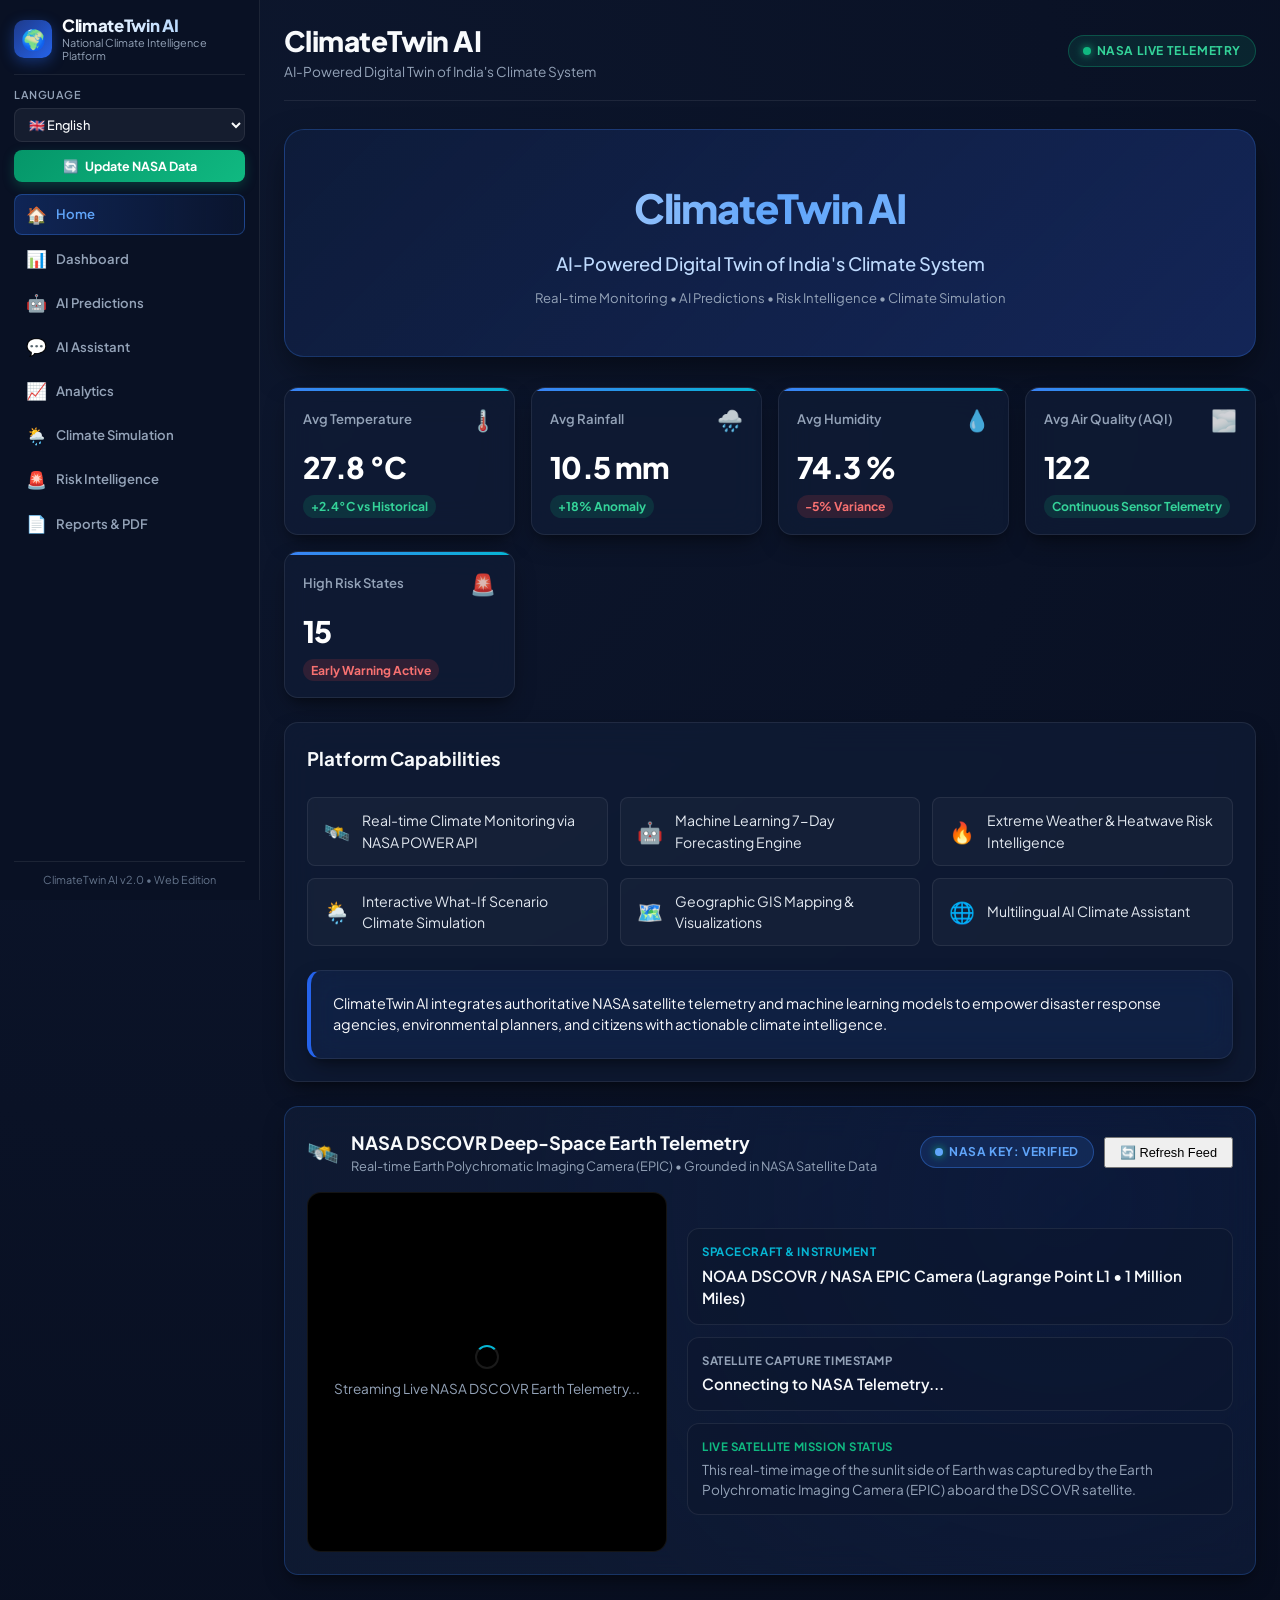
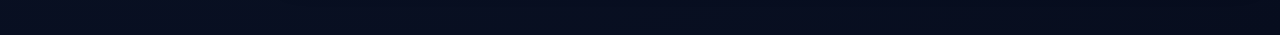
==== commit 8c29ffea: "feat: synchronize live satellite temperature with copilot, integrate 7-day AQI trajectory & multi-ha" ====
--- a/index.html
+++ b/index.html
@@ -169,6 +169,15 @@
 
           <div class="card-glass metric-card">
             <div class="metric-header">
+              <span class="metric-label" data-i18n="avg_aqi">Avg Air Quality (AQI)</span>
+              <span class="metric-icon">🌫️</span>
+            </div>
+            <div class="metric-value metric-val-aqi">--</div>
+            <span class="metric-delta delta-pos">Continuous Sensor Telemetry</span>
+          </div>
+
+          <div class="card-glass metric-card">
+            <div class="metric-header">
               <span class="metric-label" data-i18n="high_risk_states">High Risk States</span>
               <span class="metric-icon">🚨</span>
             </div>
@@ -307,6 +316,10 @@
             <div class="metric-value metric-val-humidity">-- %</div>
           </div>
           <div class="card-glass metric-card">
+            <div class="metric-header"><span class="metric-label" data-i18n="avg_aqi">Avg Air Quality (AQI)</span><span>🌫️</span></div>
+            <div class="metric-value metric-val-aqi">--</div>
+          </div>
+          <div class="card-glass metric-card">
             <div class="metric-header"><span class="metric-label" data-i18n="high_risk_states">High Risk States</span><span>🚨</span></div>
             <div class="metric-value metric-val-risk">--</div>
           </div>
@@ -363,8 +376,13 @@
       <section id="view-predictions" class="view-panel">
         <div class="card-glass" style="margin-bottom: 24px; display: flex; align-items: center; justify-content: space-between; flex-wrap: wrap; gap: 14px;">
           <div>
-            <h2 data-i18n="predictions_title">AI Climate Predictions</h2>
-            <p style="font-size: 0.85rem; color: var(--text-muted);" data-i18n="predictions_subtitle">RandomForest 7-day temperature forecast model for all 786 Indian districts.</p>
+            <div style="display: flex; align-items: center; gap: 10px; flex-wrap: wrap;">
+              <h2 data-i18n="predictions_title" style="margin: 0;">AI Climate & Air Quality Predictions</h2>
+              <span class="badge-live" style="background: rgba(16, 185, 129, 0.15); border-color: rgba(16, 185, 129, 0.4); color: #34d399; font-size: 0.74rem; padding: 3px 9px;">
+                <span class="pulse-emerald"></span> <span>🛰️ LIVE SATELLITE GROUNDED</span>
+              </span>
+            </div>
+            <p style="font-size: 0.85rem; color: var(--text-muted); margin-top: 4px;" data-i18n="predictions_subtitle">7-Day Real-Time Temperature & AQI Forecast Model for all 786 Indian districts.</p>
           </div>
           <div style="display: flex; gap: 10px; flex-wrap: wrap;">
             <select id="predictionStateSelect" class="custom-select" style="min-width: 170px;"></select>
@@ -372,28 +390,54 @@
           </div>
         </div>
 
-        <div class="metrics-grid">
+        <div class="metrics-grid" style="grid-template-columns: repeat(auto-fit, minmax(180px, 1fr)); margin-bottom: 24px;">
           <div class="card-glass metric-card">
             <div class="metric-header"><span class="metric-label" data-i18n="current_temp">Current Temp</span><span>🌡️</span></div>
             <div id="predCurTemp" class="metric-value">-- °C</div>
+            <div style="margin-top: 6px;"><span class="badge-live" style="font-size: 0.68rem; padding: 2px 7px;"><span class="pulse-emerald"></span> Live Satellite Stream</span></div>
           </div>
           <div class="card-glass metric-card">
             <div class="metric-header"><span class="metric-label" data-i18n="predicted_avg">Predicted Avg (7D)</span><span>🤖</span></div>
             <div id="predAvgTemp" class="metric-value">-- °C</div>
-          </div>
-          <div class="card-glass metric-card">
-            <div class="metric-header"><span class="metric-label" data-i18n="temp_change">Temp Change</span><span>📈</span></div>
+            <div style="font-size: 0.72rem; color: var(--text-muted); margin-top: 6px;">7-Day Thermal Mean</div>
+          </div>
+          <div class="card-glass metric-card">
+            <div class="metric-header"><span class="metric-label" data-i18n="temp_change">Temp Drift</span><span>📈</span></div>
             <div id="predDeltaTemp" class="metric-value">-- °C</div>
-          </div>
-          <div class="card-glass metric-card">
-            <div class="metric-header"><span class="metric-label" data-i18n="risk">Risk Classification</span><span>⚠️</span></div>
-            <div style="margin-top: 10px;"><span id="predRiskBadge" class="badge-pill badge-medium">MODERATE RISK</span></div>
-          </div>
-        </div>
-
-        <div class="card-glass chart-box">
-          <h3 data-i18n="forecast_chart_title">7-Day Temperature Forecast</h3>
-          <div style="height: 380px; position: relative;"><canvas id="forecastChart"></canvas></div>
+            <div id="predDeltaTempSub" style="font-size: 0.72rem; color: var(--text-muted); margin-top: 6px;">Trajectory Variance</div>
+          </div>
+          <div class="card-glass metric-card">
+            <div class="metric-header"><span class="metric-label">Live Air Quality (AQI)</span><span>🌫️</span></div>
+            <div id="predCurAqi" class="metric-value">--</div>
+            <div style="margin-top: 6px;"><span id="predCurAqiStatus" class="badge-pill badge-medium" style="font-size: 0.7rem; padding: 2px 8px;">Checking AQI...</span></div>
+          </div>
+          <div class="card-glass metric-card">
+            <div class="metric-header"><span class="metric-label">Predicted Avg AQI (7D)</span><span>💨</span></div>
+            <div id="predAvgAqi" class="metric-value">--</div>
+            <div id="predAqiDelta" style="font-size: 0.72rem; color: var(--text-muted); margin-top: 6px;">Pollution Trajectory</div>
+          </div>
+          <div class="card-glass metric-card">
+            <div class="metric-header"><span class="metric-label" data-i18n="risk">Multi-Hazard Risk</span><span>⚠️</span></div>
+            <div style="margin-top: 8px;"><span id="predRiskBadge" class="badge-pill badge-medium">MODERATE RISK</span></div>
+            <div id="predRiskDetails" style="font-size: 0.7rem; color: var(--text-muted); margin-top: 4px;">Thermal & Smog Risk</div>
+          </div>
+        </div>
+
+        <div class="charts-row" style="margin-bottom: 24px;">
+          <div class="card-glass chart-box">
+            <div style="display: flex; justify-content: space-between; align-items: center; margin-bottom: 12px; flex-wrap: wrap; gap: 8px;">
+              <h3 data-i18n="forecast_chart_title" style="margin: 0;">7-Day Temperature Forecast</h3>
+              <span class="badge-live" style="font-size: 0.7rem;"><span class="pulse-emerald"></span> Satellite Grounded</span>
+            </div>
+            <div style="height: 350px; position: relative;"><canvas id="forecastChart"></canvas></div>
+          </div>
+          <div class="card-glass chart-box">
+            <div style="display: flex; justify-content: space-between; align-items: center; margin-bottom: 12px; flex-wrap: wrap; gap: 8px;">
+              <h3 style="margin: 0;">7-Day Air Quality (AQI) Trajectory</h3>
+              <span class="badge-live" style="font-size: 0.7rem; background: rgba(245, 158, 11, 0.15); border-color: rgba(245, 158, 11, 0.4); color: #fbbf24;"><span class="pulse-dot" style="background: #fbbf24;"></span> PM2.5 / PM10 Model</span>
+            </div>
+            <div style="height: 350px; position: relative;"><canvas id="forecastAqiChart"></canvas></div>
+          </div>
         </div>
       </section>
 
@@ -509,37 +553,46 @@
           <div style="height: 280px; position: relative;"><canvas id="analyticsAqiChart"></canvas></div>
         </div>
 
-        <!-- National State-by-State Climate Registry (Data Table) -->
+        <!-- National All-India District & State Climate Registry (Data Table) -->
         <div class="card-glass" style="margin-bottom: 24px;">
           <div class="analytics-table-header">
             <div>
-              <h3 data-i18n="analytics_table_title">National State-by-State Climate Registry</h3>
-              <p style="font-size: 0.8rem; color: var(--text-muted);">Real-time meteorological telemetry records with interactive filter.</p>
-            </div>
-            <div class="table-filter-group">
-              <input id="analyticsSearchInput" type="text" class="table-search-input" placeholder="Search Indian state by name..." data-i18n-placeholder="search_state_placeholder" />
+              <h3 data-i18n="analytics_table_title">National All-India District & State Climate Registry</h3>
+              <p style="font-size: 0.8rem; color: var(--text-muted);">Real-time meteorological telemetry records across all 786 Indian districts & states.</p>
+            </div>
+            <div class="table-filter-group" style="display: flex; gap: 8px; flex-wrap: wrap; align-items: center;">
+              <select id="analyticsViewMode" class="table-risk-select" style="min-width: 140px;">
+                <option value="districts">🏙️ All Districts (786)</option>
+                <option value="states">🇮🇳 36 States & UTs</option>
+              </select>
+              <select id="analyticsStateFilter" class="table-risk-select" style="min-width: 150px;">
+                <option value="all">🇮🇳 All States</option>
+              </select>
+              <input id="analyticsSearchInput" type="text" class="table-search-input" placeholder="Search any district, city, or state..." style="min-width: 200px;" />
               <select id="analyticsRiskFilter" class="table-risk-select">
-                <option value="all" data-i18n="filter_all">All States</option>
-                <option value="High" data-i18n="filter_high">High Risk Only</option>
-                <option value="Medium" data-i18n="filter_medium">Moderate Risk Only</option>
-                <option value="Low" data-i18n="filter_low">Low Risk Only</option>
+                <option value="all">All Risk Tiers</option>
+                <option value="High">🚨 High Risk Only</option>
+                <option value="Medium">⚠️ Moderate Risk Only</option>
+                <option value="Low">🌱 Low Risk Only</option>
               </select>
-              <a href="/api/export-csv" download="climate_data.csv" class="btn-primary" style="text-decoration: none; display: inline-flex; align-items: center; gap: 6px; padding: 9px 16px;">
+              <a href="/api/export-csv" download="climate_data.csv" class="btn-primary" style="text-decoration: none; display: inline-flex; align-items: center; gap: 6px; padding: 8px 14px; font-size: 0.82rem;">
                 📥 <span data-i18n="export_csv">Download CSV</span>
               </a>
             </div>
           </div>
 
-          <div class="table-responsive" style="max-height: 420px; overflow-y: auto;">
+          <div class="table-responsive" style="max-height: 480px; overflow-y: auto;">
             <table class="data-table">
               <thead>
                 <tr>
-                  <th data-i18n="th_state">State / UT</th>
+                  <th id="thDistrictOrState">District / City</th>
+                  <th>State / UT</th>
                   <th data-i18n="th_temp">Temperature (°C)</th>
                   <th data-i18n="th_rain">Rainfall (mm)</th>
                   <th data-i18n="th_hum">Humidity (%)</th>
                   <th data-i18n="th_aqi">Air Quality (AQI)</th>
                   <th data-i18n="th_risk">Risk Tier</th>
+                  <th>Action</th>
                 </tr>
               </thead>
               <tbody id="analyticsTableBody">
@@ -604,27 +657,48 @@
         </div>
 
         <div class="card-glass">
-          <h3 style="margin-bottom: 16px;" data-i18n="high_risk_states_table">High Risk States Overview</h3>
-          <div class="table-responsive">
+          <div class="analytics-table-header">
+            <div>
+              <h3 style="margin-bottom: 4px;" data-i18n="high_risk_states_table">Critical Climate Risk & Anomaly Intelligence</h3>
+              <p style="font-size: 0.8rem; color: var(--text-muted);">Real-time early warning telemetry detecting extreme heat, floods, and toxic pollution across 786 Indian districts & states.</p>
+            </div>
+            <div class="table-filter-group" style="display: flex; gap: 8px; flex-wrap: wrap; align-items: center;">
+              <select id="riskViewMode" class="table-risk-select" style="min-width: 140px;">
+                <option value="districts">🚨 Critical Districts (786)</option>
+                <option value="states">🇮🇳 Vulnerable States (36)</option>
+              </select>
+              <select id="riskStateFilter" class="table-risk-select" style="min-width: 150px;">
+                <option value="all">🇮🇳 All States</option>
+              </select>
+              <input id="riskSearchInput" type="text" class="table-search-input" placeholder="Search any district, city, or state..." style="min-width: 200px;" />
+              <select id="riskTierFilter" class="table-risk-select">
+                <option value="all">🚨 High & Critical Risks</option>
+                <option value="Extreme">🔥 Extreme Heat (>35°C) / AQI (>150)</option>
+                <option value="Medium">⚠️ Moderate Risks</option>
+                <option value="all_data">📋 Show All Records</option>
+              </select>
+              <a href="/api/export-csv?high_risk_only=true" download="high_risk_climate_zones.csv" class="btn-primary" style="text-decoration: none; display: inline-flex; align-items: center; gap: 6px; padding: 8px 14px; font-size: 0.82rem;">
+                📥 <span data-i18n="download_high_risk_csv">Download CSV</span>
+              </a>
+            </div>
+          </div>
+
+          <div class="table-responsive" style="max-height: 520px; overflow-y: auto;">
             <table class="data-table">
               <thead>
                 <tr>
-                  <th>State</th>
-                  <th>Temperature</th>
-                  <th>Rainfall</th>
-                  <th>Humidity</th>
+                  <th id="thRiskDistrictOrState">District / City</th>
+                  <th>State / UT</th>
+                  <th>Temperature (°C)</th>
+                  <th>Rainfall (mm)</th>
+                  <th>Humidity (%)</th>
                   <th>AQI</th>
-                  <th>Status</th>
+                  <th>Risk & Primary Hazard</th>
+                  <th>Action</th>
                 </tr>
               </thead>
               <tbody id="highRiskTableBody"></tbody>
             </table>
-          </div>
-
-          <div style="margin-top: 20px; display: flex; gap: 14px;">
-            <a href="/api/export-csv?high_risk_only=true" download="high_risk_states.csv" class="btn-primary" style="text-decoration: none;">
-              📥 <span data-i18n="download_high_risk_csv">Download High Risk States CSV</span>
-            </a>
           </div>
         </div>
       </section>
@@ -933,6 +1007,7 @@
   <script src="https://cdn.jsdelivr.net/npm/chart.js"></script>
 
   <!-- Application Modules -->
+  <script src="./js/districts-data.js?v=2.4"></script>
   <script src="./js/translations.js?v=2.4"></script>
   <script src="./js/charts.js?v=2.4"></script>
   <script src="./js/app.js?v=2.4"></script>
--- a/css/style.css
+++ b/css/style.css
@@ -1383,6 +1383,30 @@
 .table-risk-select option {
   background: #0f172a;
   color: #fff;
+}
+
+.btn-table-action {
+  display: inline-flex;
+  align-items: center;
+  gap: 5px;
+  background: rgba(6, 182, 212, 0.15);
+  border: 1px solid rgba(6, 182, 212, 0.45);
+  color: #38bdf8;
+  padding: 6px 12px;
+  border-radius: var(--radius-sm);
+  font-size: 0.76rem;
+  font-weight: 700;
+  cursor: pointer;
+  white-space: nowrap;
+  transition: all 0.2s ease;
+}
+
+.btn-table-action:hover {
+  background: rgba(6, 182, 212, 0.35);
+  border-color: #38bdf8;
+  color: #ffffff;
+  transform: translateY(-1px);
+  box-shadow: 0 4px 12px rgba(6, 182, 212, 0.35);
 }
 
 /* ==========================================================================
